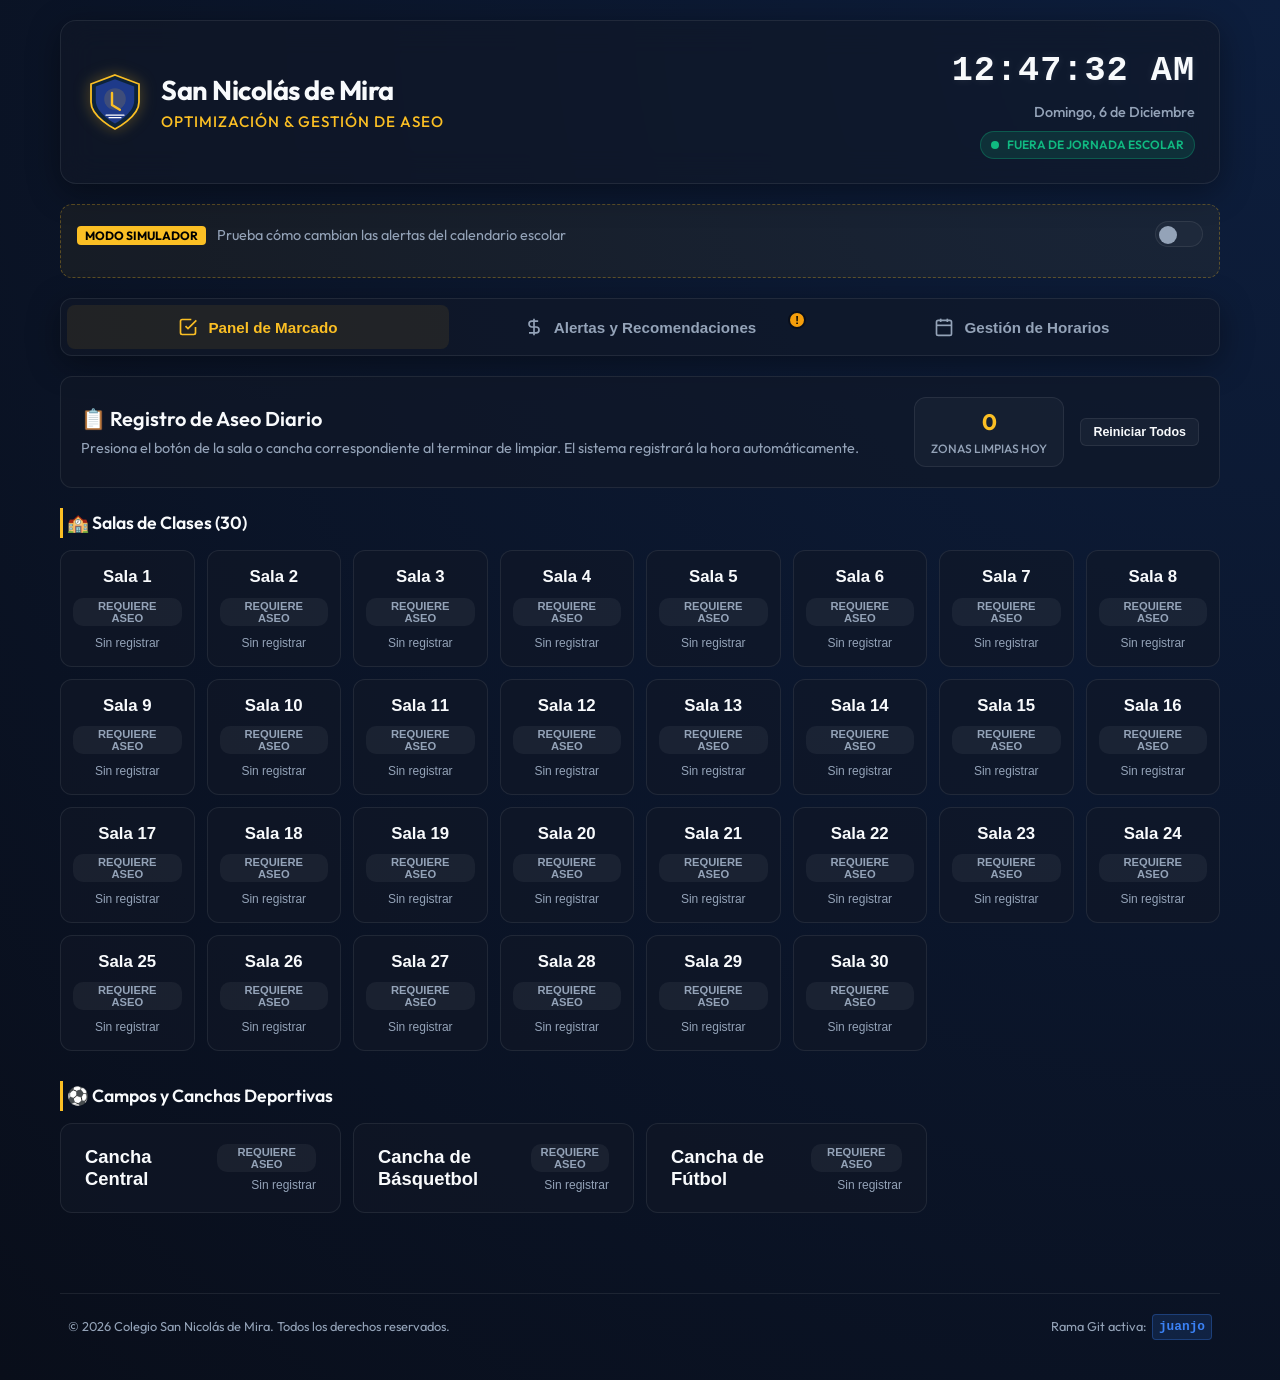
==== index.html @ 0de4794c "feat: MVP de gestión y optimización de aseo de Colegio San Nicolás de Myra" ====
<!DOCTYPE html>
<html lang="es">
<head>
    <meta charset="UTF-8">
    <meta name="viewport" content="width=device-width, initial-scale=1.0">
    <title>Gestión y Optimización de Aseo - Colegio San Nicolás de Mira</title>
    <!-- Google Fonts: Outfit -->
    <link rel="preconnect" href="https://fonts.googleapis.com">
    <link rel="preconnect" href="https://fonts.gstatic.com" crossorigin>
    <link href="https://fonts.googleapis.com/css2?family=Outfit:wght@300;400;500;600;700&display=swap" rel="stylesheet">
    <link rel="stylesheet" href="style.css">
</head>
<body>
    <div class="app-container">
        <!-- HEADER PRINCIPAL -->
        <header class="app-header">
            <div class="header-logo-title">
                <div class="logo-shield">
                    <svg viewBox="0 0 100 100" class="shield-svg">
                        <path d="M50 5 L90 20 L90 50 C90 75 50 95 50 95 C50 95 10 75 10 50 L10 20 Z" fill="#0d233a" stroke="#fbbf24" stroke-width="3"/>
                        <path d="M50 12 L82 24 L82 48 C82 69 50 86 50 86 C50 86 18 69 18 48 L18 24 Z" fill="#1e3a8a"/>
                        <circle cx="50" cy="45" r="18" fill="#fbbf24" opacity="0.15"/>
                        <path d="M45 35 L45 55 L58 63" stroke="#fbbf24" stroke-width="4" stroke-linecap="round" stroke-linejoin="round" fill="none"/>
                        <path d="M35 72 L65 72" stroke="#ffffff" stroke-width="2" stroke-linecap="round"/>
                        <path d="M40 76 L60 76" stroke="#ffffff" stroke-width="2" stroke-linecap="round"/>
                    </svg>
                </div>
                <div class="header-titles">
                    <h1>San Nicolás de Mira</h1>
                    <p class="subtitle">Optimización & Gestión de Aseo</p>
                </div>
            </div>
            
            <div class="header-clock-card">
                <div class="clock-display">
                    <span id="live-time">11:16:24</span>
                    <span id="live-ampm">AM</span>
                </div>
                <div class="clock-date" id="live-date">Jueves, 28 de Mayo</div>
                <div class="status-indicator-pill info" id="global-status-pill">
                    <span class="pulse-dot"></span>
                    <span id="global-status-text">Horario Escolar Activo</span>
                </div>
            </div>
        </header>

        <!-- INDICADOR DE CONFLICTOS GLOBAL -->
        <div class="conflict-alert-banner hidden" id="global-conflict-banner">
            <div class="banner-icon">
                <svg viewBox="0 0 24 24" width="28" height="28" fill="none" stroke="currentColor" stroke-width="2.5">
                    <path d="M10.29 3.86L1.82 18a2 2 0 0 0 1.71 3h16.94a2 2 0 0 0 1.71-3L13.71 3.86a2 2 0 0 0-3.42 0z"/>
                    <line x1="12" y1="9" x2="12" y2="13"/>
                    <line x1="12" y1="17" x2="12.01" y2="17"/>
                </svg>
            </div>
            <div class="banner-content">
                <h4 id="banner-title">⚠️ ¡Conflicto de Aseo Próximo!</h4>
                <p id="banner-message">El recreo general comienza pronto (10:00 hrs). Se recomienda evitar limpiar salas hasta las 10:20 hrs.</p>
            </div>
        </div>

        <!-- SIMULATOR CONTROL BAR -->
        <div class="simulator-bar" id="simulator-container">
            <div class="sim-header">
                <div class="sim-title">
                    <span class="sim-badge">MODO SIMULADOR</span>
                    <span class="sim-desc">Prueba cómo cambian las alertas del calendario escolar</span>
                </div>
                <label class="switch">
                    <input type="checkbox" id="simulator-toggle">
                    <span class="slider round"></span>
                </label>
            </div>
            <div class="sim-controls collapsed" id="sim-controls-wrapper">
                <div class="sim-control-group">
                    <label for="sim-time-slider">Simular Hora Escolar:</label>
                    <div class="slider-val-wrapper">
                        <input type="range" id="sim-time-slider" min="450" max="1020" step="5" value="676" class="time-range-slider">
                        <span class="slider-time-badge" id="sim-time-badge">11:16 AM</span>
                    </div>
                </div>
                <div class="sim-quick-presets">
                    <span class="preset-label">Presets Rápidos:</span>
                    <button class="preset-btn" data-time="08:15">08:15 (Clase)</button>
                    <button class="preset-btn warning" data-time="09:40">09:40 (Pre-Recreo 🚨)</button>
                    <button class="preset-btn success" data-time="10:15">10:15 (Recreo 🍎)</button>
                    <button class="preset-btn" data-time="11:30">11:30 (Clase)</button>
                    <button class="preset-btn warning" data-time="12:45">12:45 (Pre-Almuerzo 🚨)</button>
                    <button class="preset-btn success" data-time="13:30">13:30 (Almuerzo 🍔)</button>
                    <button class="preset-btn" data-time="16:30">16:30 (Salida)</button>
                </div>
            </div>
        </div>

        <!-- BARRA DE NAVEGACIÓN -->
        <nav class="app-nav">
            <button class="nav-tab active" id="tab-btn-marking" data-tab="tab-marking">
                <svg viewBox="0 0 24 24" width="20" height="20" fill="none" stroke="currentColor" stroke-width="2" class="tab-icon">
                    <path d="M9 11l3 3L22 4"/>
                    <path d="M21 12v7a2 2 0 0 1-2 2H5a2 2 0 0 1-2-2V5a2 2 0 0 1 2-2h11"/>
                </svg>
                <span>Panel de Marcado</span>
            </button>
            <button class="nav-tab" id="tab-btn-optimizer" data-tab="tab-optimizer">
                <svg viewBox="0 0 24 24" width="20" height="20" fill="none" stroke="currentColor" stroke-width="2" class="tab-icon">
                    <path d="M12 2v20M17 5H9.5a3.5 3.5 0 0 0 0 7h5a3.5 3.5 0 0 1 0 7H6"/>
                </svg>
                <span>Alertas y Recomendaciones</span>
                <span class="tab-alert-badge hidden" id="optimizer-tab-badge">!</span>
            </button>
            <button class="nav-tab" id="tab-btn-admin" data-tab="tab-admin">
                <svg viewBox="0 0 24 24" width="20" height="20" fill="none" stroke="currentColor" stroke-width="2" class="tab-icon">
                    <rect x="3" y="4" width="18" height="18" rx="2" ry="2"/>
                    <line x1="16" y1="2" x2="16" y2="6"/>
                    <line x1="8" y1="2" x2="8" y2="6"/>
                    <line x1="3" y1="10" x2="21" y2="10"/>
                </svg>
                <span>Gestión de Horarios</span>
            </button>
        </nav>

        <!-- SECCIONES DE CONTENIDO -->
        <main class="app-main">
            
            <!-- SECCIÓN 1: PANEL DE MARCADO (LAS TÍAS DEL ASEO) -->
            <section class="tab-content active" id="tab-marking">
                <div class="section-intro-card">
                    <div class="intro-text">
                        <h3>📋 Registro de Aseo Diario</h3>
                        <p>Presiona el botón de la sala o cancha correspondiente al terminar de limpiar. El sistema registrará la hora automáticamente.</p>
                    </div>
                    <div class="quick-stats">
                        <div class="stat-pill">
                            <span class="stat-num" id="stat-cleaned-count">0</span>
                            <span class="stat-lbl">Zonas Limpias hoy</span>
                        </div>
                        <button class="secondary-btn btn-sm" id="btn-reset-all-aseos">
                            Reiniciar Todos
                        </button>
                    </div>
                </div>

                <!-- GRIDS DE MARCADO -->
                <div class="grid-section">
                    <h4 class="grid-section-title">🏫 Salas de Clases (30)</h4>
                    <div class="marking-grid" id="salas-grid">
                        <!-- Generado dinámicamente en app.js -->
                    </div>
                </div>

                <div class="grid-section">
                    <h4 class="grid-section-title">⚽ Campos y Canchas Deportivas</h4>
                    <div class="marking-grid special-grid" id="canchas-grid">
                        <!-- Generado dinámicamente en app.js -->
                    </div>
                </div>
            </section>

            <!-- SECCIÓN 2: OPTIMIZACIÓN Y RECOMENDACIONES -->
            <section class="tab-content" id="tab-optimizer">
                <div class="optimizer-dashboard">
                    <!-- TARJETA ESTADO ACTUAL -->
                    <div class="glass-card status-summary-card" id="opt-status-summary">
                        <div class="status-summary-header">
                            <div class="block-badge" id="opt-current-block-type">BLOQUE ACTUAL</div>
                            <h2 id="opt-current-block-name">Clase de Lenguaje y Comunicación</h2>
                            <p class="time-range" id="opt-current-block-time">08:30 - 10:00 hrs</p>
                        </div>
                        <div class="optimization-status-graphic" id="opt-status-graphic">
                            <div class="gauge-ring success">
                                <div class="gauge-fill"></div>
                                <span class="gauge-text" id="opt-rating-label">Óptimo</span>
                            </div>
                            <div class="gauge-description">
                                <h3 id="opt-recommendation-title">¡Excelente momento para limpiar!</h3>
                                <p id="opt-recommendation-text">El bloque actual de clases durará 45 minutos más. Limpiar salas en este momento garantiza que se mantendrán limpias hasta el próximo recreo.</p>
                            </div>
                        </div>
                    </div>

                    <!-- RECOMENDACIONES DE CRONOGRAMA -->
                    <div class="glass-card optimizer-timeline-card">
                        <h3>🕒 Recomendaciones del Día Escolar</h3>
                        <p class="timeline-helper-text">Sugerencias basadas en el calendario académico del Colegio para maximizar la duración del aseo.</p>
                        
                        <div class="optimizer-timeline" id="optimizer-timeline-container">
                            <!-- Generado dinámicamente en app.js -->
                        </div>
                    </div>

                    <!-- EXPLICACIÓN LÓGICA -->
                    <div class="glass-card logic-explainer-card">
                        <h3>🧠 ¿Cómo funciona la Optimización?</h3>
                        <div class="logic-steps">
                            <div class="logic-step">
                                <div class="step-num">1</div>
                                <div class="step-detail">
                                    <h4>Monitorea el Calendario Académico</h4>
                                    <p>Cruza el reloj actual con la programación de recreos, almuerzos, eventos especiales y bloques de clases.</p>
                                </div>
                            </div>
                            <div class="logic-step">
                                <div class="step-num">2</div>
                                <div class="step-detail">
                                    <h4>Alerta de Conflictos Críticos</h4>
                                    <p>Si faltan menos de 30 minutos para un recreo o evento masivo, el sistema alerta visualmente para evitar limpiar zonas que se ensuciarán de inmediato.</p>
                                </div>
                            </div>
                            <div class="logic-step">
                                <div class="step-num">3</div>
                                <div class="step-detail">
                                    <h4>Sugiere Ventanas Inteligentes</h4>
                                    <p>Propone postergar el aseo a ventanas ideales (por ejemplo, justo al iniciar un bloque de clases largo o inmediatamente después de finalizar un recreo).</p>
                                </div>
                            </div>
                        </div>
                    </div>
                </div>
            </section>

            <!-- SECCIÓN 3: ADMINISTRACIÓN DEL CALENDARIO -->
            <section class="tab-content" id="tab-admin">
                <div class="admin-grid">
                    
                    <!-- EDITAR CALENDARIO VISUAL -->
                    <div class="glass-card admin-editor-card">
                        <div class="card-header-actions">
                            <h3>📅 Calendario Académico Diario</h3>
                            <div class="header-buttons">
                                <button class="secondary-btn btn-sm" id="btn-restore-default-calendar">Restaurar Original</button>
                                <button class="primary-btn btn-sm" id="btn-add-block-modal">Añadir Bloque</button>
                            </div>
                        </div>
                        <p class="card-desc">Modifica los bloques de clases, recreos y eventos del colegio. El motor de alertas se actualizará en tiempo real.</p>
                        
                        <div class="calendar-blocks-table-wrapper">
                            <table class="calendar-blocks-table">
                                <thead>
                                    <tr>
                                        <th>Tipo</th>
                                        <th>Nombre del Bloque</th>
                                        <th>Inicio</th>
                                        <th>Fin</th>
                                        <th style="width: 80px;">Acción</th>
                                    </tr>
                                </thead>
                                <tbody id="calendar-blocks-tbody">
                                    <!-- Generado dinámicamente en app.js -->
                                </tbody>
                            </table>
                        </div>
                    </div>

                    <!-- SUBIDA Y EXPORTACIÓN JSON -->
                    <div class="glass-card admin-upload-card">
                        <h3>📤 Importar / Exportar Horarios</h3>
                        <p class="card-desc">Carga la programación oficial del colegio mediante un archivo JSON o descarga la configuración actual.</p>
                        
                        <div class="upload-zone" id="json-drop-zone">
                            <svg viewBox="0 0 24 24" width="40" height="40" fill="none" stroke="currentColor" stroke-width="2" class="upload-icon">
                                <path d="M21 15v4a2 2 0 0 1-2 2H5a2 2 0 0 1-2-2v-4"/>
                                <polyline points="17 8 12 3 7 8"/>
                                <line x1="12" y1="3" x2="12" y2="15"/>
                            </svg>
                            <p class="upload-main-text">Arrastra un archivo JSON aquí o <span>selecciona desde tu equipo</span></p>
                            <p class="upload-sub-text">Formatos válidos: JSON estructurado de bloques académicos.</p>
                            <input type="file" id="json-file-input" accept=".json" class="hidden-input">
                        </div>

                        <div class="action-row">
                            <button class="secondary-btn full-width" id="btn-download-calendar">
                                <svg viewBox="0 0 24 24" width="16" height="16" fill="none" stroke="currentColor" stroke-width="2">
                                    <path d="M21 15v4a2 2 0 0 1-2 2H5a2 2 0 0 1-2-2v-4"/>
                                    <polyline points="7 10 12 15 17 10"/>
                                    <line x1="12" y1="15" x2="12" y2="3"/>
                                </svg>
                                Descargar Configuración Actual
                            </button>
                        </div>
                        
                        <div class="json-preview-container">
                            <h4>Vista Previa del Formato JSON:</h4>
                            <pre class="json-preview"><code>[
  {
    "name": "Entrada y Aseo Matinal",
    "type": "clase",
    "start": "08:00",
    "end": "08:30"
  },
  {
    "name": "Recreo General",
    "type": "recreo",
    "start": "10:00",
    "end": "10:30"
  }
]</code></pre>
                        </div>
                    </div>
                </div>
            </section>

        </main>
        
        <!-- FOOTER -->
        <footer class="app-footer">
            <p>© 2026 Colegio San Nicolás de Mira. Todos los derechos reservados.</p>
            <p class="footer-branch">Rama Git activa: <code class="git-badge">juanjo</code></p>
        </footer>
    </div>

    <!-- MODAL AÑADIR/EDITAR BLOQUE -->
    <div class="modal-overlay hidden" id="block-modal">
        <div class="glass-card modal-card">
            <h3 id="modal-title">Añadir Bloque Académico</h3>
            <form id="block-form">
                <input type="hidden" id="edit-block-index" value="">
                
                <div class="form-group">
                    <label for="block-name">Nombre del Bloque</label>
                    <input type="text" id="block-name" placeholder="Ej: Primer Recreo, Matemáticas, etc." required>
                </div>
                
                <div class="form-group">
                    <label for="block-type">Tipo de Bloque</label>
                    <select id="block-type" required>
                        <option value="clase">Clase / Bloque Regular</option>
                        <option value="recreo">Recreo / Receso</option>
                        <option value="evento">Evento Especial / Masivo</option>
                    </select>
                </div>
                
                <div class="form-row">
                    <div class="form-group">
                        <label for="block-start">Hora de Inicio</label>
                        <input type="time" id="block-start" required>
                    </div>
                    <div class="form-group">
                        <label for="block-end">Hora de Término</label>
                        <input type="time" id="block-end" required>
                    </div>
                </div>
                
                <div class="modal-actions">
                    <button type="button" class="secondary-btn" id="btn-cancel-modal">Cancelar</button>
                    <button type="submit" class="primary-btn" id="btn-save-block">Guardar Bloque</button>
                </div>
            </form>
        </div>
    </div>

    <!-- TOAST NOTIFICATIONS CONTAINER -->
    <div class="toast-container" id="toast-container"></div>

    <script src="app.js"></script>
</body>
</html>
---- style.css ----
/* ==========================================================================
   CSS CENTRAL DE DISEÑO - COLEGIO SAN NICOLÁS DE MIRA
   Optimizado para dispositivos móviles, tablets y paneles de control
   ========================================================================== */

/* VARIABLES DEL SISTEMA DE DISEÑO */
:root {
    --font-primary: 'Outfit', -apple-system, BlinkMacSystemFont, "Segoe UI", Roboto, sans-serif;
    
    /* Paleta Institucional San Nicolás */
    --color-bg: #090e1a;
    --color-bg-gradient: radial-gradient(circle at top right, #0d1e3d 0%, #090e1a 100%);
    --color-navy-deep: #0b1a30;
    --color-gold: #fbbf24;
    --color-gold-hover: #d97706;
    
    /* Colores Semánticos */
    --color-success: #10b981;
    --color-success-bg: rgba(16, 185, 129, 0.15);
    --color-success-border: rgba(16, 185, 129, 0.3);
    
    --color-warning: #f59e0b;
    --color-warning-bg: rgba(245, 158, 11, 0.15);
    --color-warning-border: rgba(245, 158, 11, 0.3);
    
    --color-danger: #ef4444;
    --color-danger-bg: rgba(239, 68, 68, 0.15);
    --color-danger-border: rgba(239, 68, 68, 0.3);
    
    --color-info: #3b82f6;
    --color-info-bg: rgba(59, 130, 246, 0.15);
    --color-info-border: rgba(59, 130, 246, 0.3);

    /* Tonos Neutros */
    --color-text-white: #f8fafc;
    --color-text-muted: #94a3b8;
    --color-border-glass: rgba(255, 255, 255, 0.08);
    --color-card-glass: rgba(17, 24, 39, 0.6);
    --color-card-glass-hover: rgba(30, 41, 59, 0.7);

    /* Sombras y Efectos */
    --shadow-premium: 0 8px 32px 0 rgba(0, 0, 0, 0.37);
    --shadow-glow-gold: 0 0 15px rgba(251, 191, 36, 0.2);
    --shadow-glow-success: 0 0 15px rgba(16, 185, 129, 0.25);
    --shadow-glow-warning: 0 0 15px rgba(245, 158, 11, 0.25);
    --shadow-glow-danger: 0 0 15px rgba(239, 68, 68, 0.25);
    
    /* Bordes y Transiciones */
    --radius-lg: 16px;
    --radius-md: 12px;
    --radius-sm: 8px;
    --transition-smooth: all 0.3s cubic-bezier(0.4, 0, 0.2, 1);
}

/* RESET GENERAL Y ESTILOS BASE */
* {
    margin: 0;
    padding: 0;
    box-sizing: border-box;
}

body {
    font-family: var(--font-primary);
    background: var(--color-bg);
    background-image: var(--color-bg-gradient);
    color: var(--color-text-white);
    min-height: 100vh;
    overflow-x: hidden;
    line-height: 1.5;
    -webkit-font-smoothing: antialiased;
}

/* CONTENEDOR DE LA APLICACIÓN */
.app-container {
    max-width: 1200px;
    margin: 0 auto;
    padding: 20px;
    display: flex;
    flex-direction: column;
    gap: 20px;
    min-height: 100vh;
}

/* HEADER */
.app-header {
    display: flex;
    justify-content: space-between;
    align-items: center;
    padding: 24px;
    background: var(--color-card-glass);
    border: 1px solid var(--color-border-glass);
    backdrop-filter: blur(16px);
    -webkit-backdrop-filter: blur(16px);
    border-radius: var(--radius-lg);
    box-shadow: var(--shadow-premium);
}

.header-logo-title {
    display: flex;
    align-items: center;
    gap: 16px;
}

.logo-shield {
    width: 60px;
    height: 60px;
    filter: drop-shadow(0 0 8px rgba(251, 191, 36, 0.3));
}

.shield-svg {
    width: 100%;
    height: 100%;
}

.header-titles h1 {
    font-size: 1.7rem;
    font-weight: 700;
    letter-spacing: -0.5px;
    color: var(--color-text-white);
}

.header-titles .subtitle {
    font-size: 0.95rem;
    color: var(--color-gold);
    font-weight: 500;
    text-transform: uppercase;
    letter-spacing: 1px;
}

.header-clock-card {
    text-align: right;
    display: flex;
    flex-direction: column;
    align-items: flex-end;
    gap: 4px;
}

.clock-display {
    font-size: 2.2rem;
    font-weight: 700;
    font-family: monospace;
    letter-spacing: 1px;
    color: var(--color-text-white);
    text-shadow: 0 0 10px rgba(255, 255, 255, 0.1);
}

.clock-display span {
    font-size: 2.2rem;
}

.clock-date {
    font-size: 0.9rem;
    color: var(--color-text-muted);
    font-weight: 500;
}

/* PILDORAS DE ESTADO */
.status-indicator-pill {
    display: flex;
    align-items: center;
    gap: 8px;
    padding: 4px 10px;
    border-radius: 20px;
    font-size: 0.75rem;
    font-weight: 600;
    text-transform: uppercase;
    border: 1px solid transparent;
    width: fit-content;
    margin-top: 4px;
}

.status-indicator-pill.info {
    background: var(--color-info-bg);
    color: var(--color-info);
    border-color: var(--color-info-border);
}

.status-indicator-pill.warning {
    background: var(--color-warning-bg);
    color: var(--color-warning);
    border-color: var(--color-warning-border);
}

.status-indicator-pill.danger {
    background: var(--color-danger-bg);
    color: var(--color-danger);
    border-color: var(--color-danger-border);
}

.status-indicator-pill.success {
    background: var(--color-success-bg);
    color: var(--color-success);
    border-color: var(--color-success-border);
}

.pulse-dot {
    width: 8px;
    height: 8px;
    border-radius: 50%;
    background-color: currentColor;
    animation: pulse 1.5s infinite;
}

@keyframes pulse {
    0% { transform: scale(0.9); opacity: 0.6; }
    50% { transform: scale(1.2); opacity: 1; }
    100% { transform: scale(0.9); opacity: 0.6; }
}

/* BANNER GLOBAL DE ALERTA DE CONFLICTOS */
.conflict-alert-banner {
    display: flex;
    align-items: center;
    gap: 16px;
    padding: 16px 20px;
    background: var(--color-warning-bg);
    border: 1px solid var(--color-warning-border);
    border-radius: var(--radius-md);
    color: #fff;
    box-shadow: var(--shadow-glow-warning);
    animation: slideDown 0.4s ease-out;
}

.conflict-alert-banner.danger {
    background: var(--color-danger-bg);
    border-color: var(--color-danger-border);
    box-shadow: var(--shadow-glow-danger);
}

.conflict-alert-banner.hidden {
    display: none;
}

.banner-icon {
    flex-shrink: 0;
    color: var(--color-warning);
}

.conflict-alert-banner.danger .banner-icon {
    color: var(--color-danger);
}

.banner-content h4 {
    font-size: 1.05rem;
    font-weight: 600;
    margin-bottom: 2px;
}

.banner-content p {
    font-size: 0.9rem;
    color: #e2e8f0;
}

@keyframes slideDown {
    from { transform: translateY(-20px); opacity: 0; }
    to { transform: translateY(0); opacity: 1; }
}

/* BARRA DEL SIMULADOR */
.simulator-bar {
    background: rgba(251, 191, 36, 0.05);
    border: 1px dashed rgba(251, 191, 36, 0.3);
    border-radius: var(--radius-md);
    padding: 16px;
    display: flex;
    flex-direction: column;
    gap: 14px;
}

.sim-header {
    display: flex;
    justify-content: space-between;
    align-items: center;
}

.sim-badge {
    background: var(--color-gold);
    color: #000;
    padding: 2px 8px;
    font-size: 0.75rem;
    font-weight: 700;
    border-radius: 4px;
    margin-right: 8px;
}

.sim-desc {
    font-size: 0.9rem;
    color: var(--color-text-muted);
}

.sim-controls {
    display: grid;
    grid-template-columns: 1fr;
    gap: 16px;
    overflow: hidden;
    transition: max-height 0.4s ease, opacity 0.3s ease;
}

.sim-controls.collapsed {
    max-height: 0;
    opacity: 0;
    pointer-events: none;
    padding: 0;
    margin: 0;
}

.sim-control-group {
    display: flex;
    flex-direction: column;
    gap: 8px;
}

.sim-control-group label {
    font-size: 0.9rem;
    color: var(--color-text-white);
    font-weight: 500;
}

.slider-val-wrapper {
    display: flex;
    align-items: center;
    gap: 16px;
}

.time-range-slider {
    flex-grow: 1;
    -webkit-appearance: none;
    appearance: none;
    height: 8px;
    border-radius: 4px;
    background: #1e293b;
    outline: none;
    cursor: pointer;
}

.time-range-slider::-webkit-slider-thumb {
    -webkit-appearance: none;
    appearance: none;
    width: 22px;
    height: 22px;
    border-radius: 50%;
    background: var(--color-gold);
    cursor: pointer;
    box-shadow: 0 0 10px rgba(251, 191, 36, 0.5);
    transition: transform 0.1s ease;
}

.time-range-slider::-webkit-slider-thumb:hover {
    transform: scale(1.15);
}

.slider-time-badge {
    background: var(--color-gold-hover);
    color: white;
    padding: 4px 10px;
    font-size: 0.95rem;
    font-weight: 600;
    border-radius: 6px;
    min-width: 85px;
    text-align: center;
}

.sim-quick-presets {
    display: flex;
    flex-wrap: wrap;
    align-items: center;
    gap: 8px;
}

.preset-label {
    font-size: 0.85rem;
    color: var(--color-text-muted);
    font-weight: 500;
}

.preset-btn {
    background: #1e293b;
    border: 1px solid var(--color-border-glass);
    color: var(--color-text-white);
    padding: 4px 8px;
    border-radius: 6px;
    font-size: 0.8rem;
    font-weight: 500;
    cursor: pointer;
    transition: var(--transition-smooth);
}

.preset-btn:hover {
    background: #2d3748;
    border-color: rgba(255, 255, 255, 0.2);
}

.preset-btn.warning:hover {
    border-color: var(--color-warning);
    color: var(--color-warning);
}

.preset-btn.success:hover {
    border-color: var(--color-success);
    color: var(--color-success);
}

/* SWITCH TOGGLE */
.switch {
    position: relative;
    display: inline-block;
    width: 48px;
    height: 26px;
}

.switch input {
    opacity: 0;
    width: 0;
    height: 0;
}

.slider {
    position: absolute;
    cursor: pointer;
    top: 0;
    left: 0;
    right: 0;
    bottom: 0;
    background-color: #1e293b;
    border: 1.5px solid var(--color-border-glass);
    transition: .3s;
}

.slider:before {
    position: absolute;
    content: "";
    height: 18px;
    width: 18px;
    left: 3px;
    bottom: 2.5px;
    background-color: var(--color-text-muted);
    transition: .3s;
}

input:checked + .slider {
    background-color: rgba(251, 191, 36, 0.2);
    border-color: var(--color-gold);
}

input:checked + .slider:before {
    transform: translateX(22px);
    background-color: var(--color-gold);
}

.slider.round {
    border-radius: 34px;
}

.slider.round:before {
    border-radius: 50%;
}

/* BARRA DE NAVEGACIÓN */
.app-nav {
    display: grid;
    grid-template-columns: repeat(3, 1fr);
    background: var(--color-card-glass);
    border: 1px solid var(--color-border-glass);
    border-radius: var(--radius-md);
    padding: 6px;
    box-shadow: var(--shadow-premium);
}

.nav-tab {
    display: flex;
    align-items: center;
    justify-content: center;
    gap: 10px;
    background: transparent;
    border: none;
    color: var(--color-text-muted);
    padding: 12px 16px;
    font-size: 0.95rem;
    font-weight: 600;
    border-radius: var(--radius-sm);
    cursor: pointer;
    transition: var(--transition-smooth);
    position: relative;
}

.nav-tab:hover {
    color: var(--color-text-white);
    background: rgba(255, 255, 255, 0.03);
}

.nav-tab.active {
    color: var(--color-gold);
    background: rgba(251, 191, 36, 0.08);
}

.tab-icon {
    transition: transform 0.2s ease;
}

.nav-tab:active .tab-icon {
    transform: scale(0.9);
}

.tab-alert-badge {
    position: absolute;
    top: 6px;
    right: 25px;
    background: var(--color-warning);
    color: #000;
    width: 18px;
    height: 18px;
    border-radius: 50%;
    display: flex;
    align-items: center;
    justify-content: center;
    font-size: 0.7rem;
    font-weight: 800;
    border: 2px solid var(--color-bg);
}

/* SECCIONES Y TABS */
.tab-content {
    display: none;
    animation: fadeIn 0.35s cubic-bezier(0.4, 0, 0.2, 1);
}

.tab-content.active {
    display: block;
}

@keyframes fadeIn {
    from { opacity: 0; transform: translateY(8px); }
    to { opacity: 1; transform: translateY(0); }
}

/* GLASS CARDS GENERALES */
.glass-card {
    background: var(--color-card-glass);
    border: 1px solid var(--color-border-glass);
    border-radius: var(--radius-md);
    padding: 24px;
    backdrop-filter: blur(12px);
    -webkit-backdrop-filter: blur(12px);
    box-shadow: var(--shadow-premium);
    transition: var(--transition-smooth);
}

/* SECCION INTRO DE MARCADO */
.section-intro-card {
    background: var(--color-card-glass);
    border: 1px solid var(--color-border-glass);
    border-radius: var(--radius-md);
    padding: 20px;
    margin-bottom: 20px;
    display: flex;
    justify-content: space-between;
    align-items: center;
    gap: 20px;
}

.intro-text h3 {
    font-size: 1.25rem;
    margin-bottom: 4px;
    font-weight: 600;
}

.intro-text p {
    font-size: 0.9rem;
    color: var(--color-text-muted);
}

.quick-stats {
    display: flex;
    align-items: center;
    gap: 16px;
}

.stat-pill {
    background: rgba(255, 255, 255, 0.03);
    border: 1px solid var(--color-border-glass);
    border-radius: 12px;
    padding: 8px 16px;
    display: flex;
    flex-direction: column;
    align-items: center;
}

.stat-num {
    font-size: 1.4rem;
    font-weight: 700;
    color: var(--color-gold);
}

.stat-lbl {
    font-size: 0.75rem;
    color: var(--color-text-muted);
    font-weight: 500;
    text-transform: uppercase;
}

/* CONTENEDOR DE GRIDS */
.grid-section {
    margin-bottom: 30px;
}

.grid-section-title {
    font-size: 1.1rem;
    font-weight: 600;
    color: var(--color-text-white);
    margin-bottom: 12px;
    padding-left: 4px;
    border-left: 3px solid var(--color-gold);
    padding-top: 2px;
    padding-bottom: 2px;
}

.marking-grid {
    display: grid;
    grid-template-columns: repeat(auto-fill, minmax(130px, 1fr));
    gap: 12px;
}

/* CANCHAS: BOTONES MÁS GRANDES */
.marking-grid.special-grid {
    grid-template-columns: repeat(auto-fill, minmax(280px, 1fr));
}

/* BOTÓN DE CASILLA INDIVIDUAL (TIPO GRID) */
.zone-btn {
    background: var(--color-card-glass);
    border: 1.5px solid var(--color-border-glass);
    border-radius: var(--radius-md);
    padding: 16px 12px;
    display: flex;
    flex-direction: column;
    align-items: center;
    justify-content: center;
    gap: 10px;
    cursor: pointer;
    min-height: 100px;
    position: relative;
    overflow: hidden;
    transition: var(--transition-smooth);
    user-select: none;
    -webkit-user-select: none;
    touch-action: manipulation;
}

.zone-btn:hover {
    background: var(--color-card-glass-hover);
    border-color: rgba(255, 255, 255, 0.15);
    transform: translateY(-2px);
}

/* EFECTO DE PULSACIÓN EN MÓVIL */
.zone-btn:active {
    transform: scale(0.95);
    background: rgba(255, 255, 255, 0.05);
}

.zone-name {
    font-size: 1.05rem;
    font-weight: 600;
    color: var(--color-text-white);
    text-align: center;
    line-height: 1.2;
}

.zone-status-pill {
    padding: 2px 8px;
    border-radius: 10px;
    font-size: 0.7rem;
    font-weight: 700;
    text-transform: uppercase;
    background: rgba(255, 255, 255, 0.05);
    color: var(--color-text-muted);
}

.zone-time {
    font-size: 0.75rem;
    color: var(--color-text-muted);
    font-weight: 500;
    text-align: center;
}

/* ESTADOS DE LOS BOTONES */
/* Estado: RECIÉN LIMPIADO (VERDE) */
.zone-btn.clean {
    border-color: var(--color-success);
    background: radial-gradient(circle at top right, rgba(16, 185, 129, 0.1) 0%, rgba(9, 14, 26, 0.4) 100%);
    box-shadow: 0 4px 15px rgba(16, 185, 129, 0.1);
}

.zone-btn.clean:hover {
    box-shadow: var(--shadow-glow-success);
}

.zone-btn.clean .zone-status-pill {
    background: var(--color-success-bg);
    color: var(--color-success);
}

/* Estado: SE REQUIERE ATENCIÓN (NARANJA - EJ: LIMPIADO HACE MÁS DE 4 HORAS) */
.zone-btn.dirty {
    border-color: rgba(245, 158, 11, 0.35);
}

.zone-btn.dirty .zone-status-pill {
    background: var(--color-warning-bg);
    color: var(--color-warning);
}

/* Estado: ADVERTENCIA ACTIVA (COLLISION CON EL CALENDARIO) */
.zone-btn.warn-collision {
    border-color: var(--color-warning);
    background: radial-gradient(circle at top right, rgba(245, 158, 11, 0.12) 0%, rgba(9, 14, 26, 0.4) 100%);
    box-shadow: 0 4px 15px rgba(245, 158, 11, 0.1);
}

.zone-btn.warn-collision::before {
    content: "⚠️";
    position: absolute;
    top: 6px;
    right: 8px;
    font-size: 0.95rem;
}

/* Módulo especial Canchas: Mayor espacio y alineación flex */
.special-grid .zone-btn {
    flex-direction: row;
    justify-content: space-between;
    padding: 20px 24px;
    min-height: 80px;
}

.special-grid .zone-btn .zone-details {
    display: flex;
    flex-direction: column;
    align-items: flex-start;
    gap: 4px;
}

.special-grid .zone-btn .zone-time-status {
    display: flex;
    flex-direction: column;
    align-items: flex-end;
    gap: 6px;
}

.special-grid .zone-btn .zone-name {
    text-align: left;
    font-size: 1.15rem;
}

/* SECCION OPTIMIZADOR */
.optimizer-dashboard {
    display: flex;
    flex-direction: column;
    gap: 20px;
}

.status-summary-card {
    position: relative;
    overflow: hidden;
}

/* Degradado de fondo para la tarjeta de resumen según estado */
.status-summary-card.success {
    background: radial-gradient(circle at top right, rgba(16, 185, 129, 0.12) 0%, var(--color-card-glass) 80%);
    border-color: var(--color-success-border);
}

.status-summary-card.warning {
    background: radial-gradient(circle at top right, rgba(245, 158, 11, 0.12) 0%, var(--color-card-glass) 80%);
    border-color: var(--color-warning-border);
}

.status-summary-card.danger {
    background: radial-gradient(circle at top right, rgba(239, 68, 68, 0.12) 0%, var(--color-card-glass) 80%);
    border-color: var(--color-danger-border);
}

.status-summary-header {
    margin-bottom: 20px;
    border-bottom: 1px solid var(--color-border-glass);
    padding-bottom: 16px;
}

.block-badge {
    background: rgba(255, 255, 255, 0.05);
    color: var(--color-text-muted);
    padding: 3px 8px;
    border-radius: 4px;
    font-size: 0.7rem;
    font-weight: 700;
    text-transform: uppercase;
    width: fit-content;
    margin-bottom: 6px;
}

.status-summary-card.success .block-badge {
    background: var(--color-success-bg);
    color: var(--color-success);
}

.status-summary-card.warning .block-badge {
    background: var(--color-warning-bg);
    color: var(--color-warning);
}

.status-summary-card.danger .block-badge {
    background: var(--color-danger-bg);
    color: var(--color-danger);
}

.status-summary-header h2 {
    font-size: 1.6rem;
    font-weight: 700;
    margin-bottom: 4px;
}

.time-range {
    font-size: 0.95rem;
    color: var(--color-text-muted);
    font-weight: 500;
}

/* Gráfico de optimización */
.optimization-status-graphic {
    display: flex;
    align-items: center;
    gap: 24px;
}

.gauge-ring {
    width: 90px;
    height: 90px;
    border-radius: 50%;
    background: conic-gradient(currentColor 0deg 360deg);
    display: flex;
    align-items: center;
    justify-content: center;
    position: relative;
    flex-shrink: 0;
}

.gauge-ring.success { color: var(--color-success); box-shadow: var(--shadow-glow-success); }
.gauge-ring.warning { color: var(--color-warning); box-shadow: var(--shadow-glow-warning); }
.gauge-ring.danger { color: var(--color-danger); box-shadow: var(--shadow-glow-danger); }

.gauge-fill {
    width: 78px;
    height: 78px;
    border-radius: 50%;
    background: var(--color-bg);
    position: absolute;
    z-index: 1;
}

.gauge-text {
    position: absolute;
    z-index: 2;
    font-size: 0.95rem;
    font-weight: 700;
    text-transform: uppercase;
    color: var(--color-text-white);
}

.gauge-description h3 {
    font-size: 1.15rem;
    margin-bottom: 6px;
    font-weight: 600;
}

.gauge-description p {
    font-size: 0.9rem;
    color: var(--color-text-muted);
}

/* CRONOGRAMA DE RECOMENDACIONES (TIMELINE) */
.timeline-helper-text {
    font-size: 0.85rem;
    color: var(--color-text-muted);
    margin-top: 4px;
    margin-bottom: 24px;
}

.optimizer-timeline {
    position: relative;
    padding-left: 20px;
}

.optimizer-timeline::before {
    content: "";
    position: absolute;
    top: 5px;
    bottom: 5px;
    left: 5px;
    width: 2px;
    background: var(--color-border-glass);
}

.timeline-item {
    position: relative;
    padding-bottom: 20px;
}

.timeline-item:last-child {
    padding-bottom: 0;
}

.timeline-dot {
    position: absolute;
    left: -19px;
    top: 5px;
    width: 10px;
    height: 10px;
    border-radius: 50%;
    background: var(--color-border-glass);
    border: 2px solid var(--color-bg);
}

.timeline-item.success .timeline-dot { background: var(--color-success); box-shadow: var(--shadow-glow-success); }
.timeline-item.warning .timeline-dot { background: var(--color-warning); box-shadow: var(--shadow-glow-warning); }
.timeline-item.danger .timeline-dot { background: var(--color-danger); box-shadow: var(--shadow-glow-danger); }
.timeline-item.info .timeline-dot { background: var(--color-info); }

.timeline-item.current::before {
    content: "◀ ACTUAL";
    position: absolute;
    left: -120px;
    top: 3px;
    background: var(--color-gold);
    color: #000;
    padding: 1px 6px;
    font-size: 0.65rem;
    font-weight: 700;
    border-radius: 4px;
    text-align: right;
    width: 75px;
}

.timeline-content {
    background: rgba(255, 255, 255, 0.02);
    border: 1px solid var(--color-border-glass);
    padding: 12px 16px;
    border-radius: var(--radius-sm);
    display: flex;
    justify-content: space-between;
    align-items: center;
    gap: 16px;
}

.timeline-content-left h4 {
    font-size: 0.95rem;
    font-weight: 600;
    margin-bottom: 2px;
}

.timeline-content-left p {
    font-size: 0.8rem;
    color: var(--color-text-muted);
}

.timeline-badge {
    padding: 2px 8px;
    border-radius: 4px;
    font-size: 0.7rem;
    font-weight: 700;
    text-transform: uppercase;
}

.timeline-item.success .timeline-badge { background: var(--color-success-bg); color: var(--color-success); }
.timeline-item.warning .timeline-badge { background: var(--color-warning-bg); color: var(--color-warning); }
.timeline-item.danger .timeline-badge { background: var(--color-danger-bg); color: var(--color-danger); }
.timeline-item.info .timeline-badge { background: var(--color-info-bg); color: var(--color-info); }

/* EXPLICACIÓN LÓGICA PASOS */
.logic-steps {
    display: grid;
    grid-template-columns: repeat(3, 1fr);
    gap: 20px;
    margin-top: 16px;
}

.logic-step {
    display: flex;
    gap: 12px;
}

.step-num {
    background: rgba(251, 191, 36, 0.1);
    color: var(--color-gold);
    width: 32px;
    height: 32px;
    border-radius: 50%;
    display: flex;
    align-items: center;
    justify-content: center;
    font-weight: 700;
    font-size: 1rem;
    flex-shrink: 0;
    border: 1px solid rgba(251, 191, 36, 0.2);
}

.step-detail h4 {
    font-size: 0.95rem;
    font-weight: 600;
    margin-bottom: 4px;
}

.step-detail p {
    font-size: 0.8rem;
    color: var(--color-text-muted);
}

/* SECCION ADMINISTRADOR */
.admin-grid {
    display: grid;
    grid-template-columns: 1.7fr 1.3fr;
    gap: 20px;
}

.card-header-actions {
    display: flex;
    justify-content: space-between;
    align-items: center;
    margin-bottom: 4px;
    gap: 16px;
}

.card-desc {
    font-size: 0.85rem;
    color: var(--color-text-muted);
    margin-bottom: 20px;
}

.header-buttons {
    display: flex;
    gap: 8px;
}

/* TABLA DE BLOQUES CALENDARIO */
.calendar-blocks-table-wrapper {
    overflow-x: auto;
    border: 1px solid var(--color-border-glass);
    border-radius: var(--radius-sm);
    background: rgba(0, 0, 0, 0.1);
}

.calendar-blocks-table {
    width: 100%;
    border-collapse: collapse;
    text-align: left;
    font-size: 0.9rem;
}

.calendar-blocks-table th, 
.calendar-blocks-table td {
    padding: 12px 16px;
    border-bottom: 1px solid var(--color-border-glass);
}

.calendar-blocks-table th {
    background: rgba(255, 255, 255, 0.02);
    font-weight: 600;
    color: var(--color-text-white);
}

.calendar-blocks-table tr:last-child td {
    border-bottom: none;
}

.calendar-blocks-table tbody tr:hover {
    background: rgba(255, 255, 255, 0.01);
}

.table-badge {
    padding: 2px 6px;
    border-radius: 4px;
    font-size: 0.7rem;
    font-weight: 700;
    text-transform: uppercase;
}

.table-badge.clase { background: var(--color-info-bg); color: var(--color-info); }
.table-badge.recreo { background: var(--color-success-bg); color: var(--color-success); }
.table-badge.evento { background: var(--color-warning-bg); color: var(--color-warning); }

.table-time {
    font-family: monospace;
    font-weight: 600;
}

.table-actions {
    display: flex;
    gap: 4px;
}

/* SUBIDA DE ARCHIVOS (DROP ZONE) */
.upload-zone {
    border: 2px dashed var(--color-border-glass);
    border-radius: var(--radius-sm);
    padding: 30px 20px;
    text-align: center;
    cursor: pointer;
    transition: var(--transition-smooth);
    display: flex;
    flex-direction: column;
    align-items: center;
    gap: 12px;
    background: rgba(0, 0, 0, 0.05);
    margin-bottom: 16px;
}

.upload-zone:hover, .upload-zone.dragover {
    border-color: var(--color-gold);
    background: rgba(251, 191, 36, 0.02);
}

.upload-icon {
    color: var(--color-text-muted);
    transition: transform 0.2s ease;
}

.upload-zone:hover .upload-icon {
    transform: translateY(-4px);
    color: var(--color-gold);
}

.upload-main-text {
    font-size: 0.9rem;
    font-weight: 500;
}

.upload-main-text span {
    color: var(--color-gold);
    text-decoration: underline;
}

.upload-sub-text {
    font-size: 0.75rem;
    color: var(--color-text-muted);
}

.hidden-input {
    display: none;
}

.action-row {
    margin-bottom: 20px;
}

.json-preview-container h4 {
    font-size: 0.85rem;
    color: var(--color-text-white);
    margin-bottom: 6px;
    font-weight: 600;
}

.json-preview {
    background: #060913;
    border: 1px solid var(--color-border-glass);
    border-radius: var(--radius-sm);
    padding: 12px;
    font-size: 0.75rem;
    font-family: monospace;
    color: #a7f3d0;
    max-height: 180px;
    overflow-y: auto;
}

/* BOTONES GENERALES */
.primary-btn, .secondary-btn, .danger-btn {
    border-radius: var(--radius-sm);
    font-weight: 600;
    font-size: 0.9rem;
    cursor: pointer;
    transition: var(--transition-smooth);
    display: inline-flex;
    align-items: center;
    justify-content: center;
    gap: 8px;
    border: 1px solid transparent;
    padding: 10px 18px;
}

.primary-btn {
    background: var(--color-gold);
    color: #000;
}

.primary-btn:hover {
    background: var(--color-gold-hover);
    box-shadow: var(--shadow-glow-gold);
}

.primary-btn:active {
    transform: scale(0.97);
}

.secondary-btn {
    background: rgba(255, 255, 255, 0.04);
    border-color: var(--color-border-glass);
    color: var(--color-text-white);
}

.secondary-btn:hover {
    background: rgba(255, 255, 255, 0.08);
    border-color: rgba(255, 255, 255, 0.2);
}

.danger-btn {
    background: var(--color-danger-bg);
    border-color: var(--color-danger-border);
    color: #fca5a5;
}

.danger-btn:hover {
    background: rgba(239, 68, 68, 0.25);
    box-shadow: var(--shadow-glow-danger);
}

.btn-sm {
    padding: 6px 12px;
    font-size: 0.78rem;
    border-radius: 6px;
}

.full-width {
    width: 100%;
}

/* MODALES */
.modal-overlay {
    position: fixed;
    top: 0;
    left: 0;
    right: 0;
    bottom: 0;
    background: rgba(0, 0, 0, 0.6);
    backdrop-filter: blur(8px);
    -webkit-backdrop-filter: blur(8px);
    z-index: 1000;
    display: flex;
    align-items: center;
    justify-content: center;
    padding: 20px;
    animation: fadeInModal 0.25s ease-out;
}

.modal-overlay.hidden {
    display: none !important;
}

.modal-card {
    width: 100%;
    max-width: 480px;
    border-radius: var(--radius-lg);
    background: var(--color-navy-deep);
    border: 1px solid rgba(255, 255, 255, 0.12);
}

.modal-card h3 {
    font-size: 1.3rem;
    font-weight: 700;
    margin-bottom: 18px;
    border-bottom: 1px solid var(--color-border-glass);
    padding-bottom: 12px;
}

@keyframes fadeInModal {
    from { opacity: 0; }
    to { opacity: 1; }
}

/* FORMULARIOS */
.form-group {
    margin-bottom: 16px;
}

.form-group label {
    display: block;
    font-size: 0.82rem;
    font-weight: 600;
    color: var(--color-text-muted);
    margin-bottom: 6px;
    text-transform: uppercase;
}

.form-group input[type="text"],
.form-group input[type="time"],
.form-group select {
    width: 100%;
    background: rgba(0, 0, 0, 0.2);
    border: 1.5px solid var(--color-border-glass);
    border-radius: var(--radius-sm);
    padding: 10px 12px;
    font-family: inherit;
    font-size: 0.95rem;
    color: var(--color-text-white);
    outline: none;
    transition: var(--transition-smooth);
}

.form-group input:focus,
.form-group select:focus {
    border-color: var(--color-gold);
    background: rgba(0, 0, 0, 0.3);
}

.form-row {
    display: grid;
    grid-template-columns: 1fr 1fr;
    gap: 16px;
}

.modal-actions {
    display: flex;
    justify-content: flex-end;
    gap: 10px;
    margin-top: 24px;
    border-top: 1px solid var(--color-border-glass);
    padding-top: 16px;
}

/* TOASTS NOTIFICATION */
.toast-container {
    position: fixed;
    bottom: 24px;
    right: 24px;
    z-index: 2000;
    display: flex;
    flex-direction: column;
    gap: 10px;
    max-width: 320px;
}

.toast {
    background: #0f172a;
    border: 1px solid var(--color-border-glass);
    padding: 14px 18px;
    border-radius: var(--radius-sm);
    box-shadow: 0 10px 25px rgba(0, 0, 0, 0.5);
    display: flex;
    align-items: center;
    gap: 12px;
    color: var(--color-text-white);
    font-size: 0.88rem;
    font-weight: 500;
    animation: toastIn 0.3s cubic-bezier(0.16, 1, 0.3, 1), toastOut 0.3s cubic-bezier(0.16, 1, 0.3, 1) 2.7s forwards;
    position: relative;
    overflow: hidden;
}

.toast.success { border-left: 4px solid var(--color-success); }
.toast.warning { border-left: 4px solid var(--color-warning); }
.toast.info { border-left: 4px solid var(--color-info); }

.toast-progress {
    position: absolute;
    bottom: 0;
    left: 0;
    height: 3px;
    background: rgba(255, 255, 255, 0.2);
    width: 100%;
    animation: toastProgress 2.7s linear forwards;
}

.toast.success .toast-progress { background: var(--color-success); }
.toast.warning .toast-progress { background: var(--color-warning); }
.toast.info .toast-progress { background: var(--color-info); }

@keyframes toastIn {
    from { transform: translateY(50px) scale(0.9); opacity: 0; }
    to { transform: translateY(0) scale(1); opacity: 1; }
}

@keyframes toastOut {
    from { transform: translateY(0) scale(1); opacity: 1; }
    to { transform: translateY(-20px) scale(0.9); opacity: 0; }
}

@keyframes toastProgress {
    from { width: 100%; }
    to { width: 0%; }
}

/* FOOTER */
.app-footer {
    display: flex;
    justify-content: space-between;
    align-items: center;
    padding: 20px 8px;
    border-top: 1px solid var(--color-border-glass);
    margin-top: 30px;
    font-size: 0.8rem;
    color: var(--color-text-muted);
}

.footer-branch {
    display: flex;
    align-items: center;
    gap: 6px;
}

.git-badge {
    background: rgba(59, 130, 246, 0.15);
    color: var(--color-info);
    border: 1px solid var(--color-info-border);
    padding: 2px 6px;
    border-radius: 4px;
    font-family: monospace;
    font-weight: 700;
}

/* ==========================================================================
   MEDIA QUERIES (RESPONSIVIDAD MÓVIL Y TABLET)
   ========================================================================== */

/* TABLETS Y ESCRITORIOS MEDIANOS (Menos de 992px) */
@media (max-width: 992px) {
    .admin-grid {
        grid-template-columns: 1fr;
    }
    
    .logic-steps {
        grid-template-columns: 1fr;
        gap: 14px;
    }
}

/* PHONES Y TABLETS CHICAS (Menos de 768px) */
@media (max-width: 768px) {
    .app-container {
        padding: 10px;
        gap: 16px;
    }
    
    .app-header {
        flex-direction: column;
        align-items: center;
        text-align: center;
        gap: 16px;
        padding: 16px;
    }
    
    .header-logo-title {
        flex-direction: column;
        gap: 8px;
    }
    
    .header-clock-card {
        align-items: center;
        text-align: center;
    }
    
    .app-nav {
        grid-template-columns: 1fr;
        gap: 4px;
        padding: 4px;
    }
    
    .nav-tab {
        padding: 10px;
        font-size: 0.88rem;
    }
    
    .tab-alert-badge {
        right: 15px;
    }

    .section-intro-card {
        flex-direction: column;
        align-items: flex-start;
        padding: 14px;
    }
    
    .quick-stats {
        width: 100%;
        justify-content: space-between;
    }

    .marking-grid {
        grid-template-columns: repeat(auto-fill, minmax(105px, 1fr));
        gap: 8px;
    }
    
    .marking-grid.special-grid {
        grid-template-columns: 1fr;
    }
    
    .zone-btn {
        min-height: 85px;
        padding: 10px 6px;
        gap: 6px;
    }
    
    .zone-name {
        font-size: 0.95rem;
    }
    
    .zone-time {
        font-size: 0.7rem;
    }

    .optimization-status-graphic {
        flex-direction: column;
        gap: 16px;
        text-align: center;
    }
    
    .timeline-item.current::before {
        display: none; /* Ocultar indicación de texto lateral en mobile */
    }
    
    .timeline-content {
        flex-direction: column;
        align-items: flex-start;
        gap: 8px;
    }
    
    .timeline-badge {
        align-self: flex-start;
    }
}

/* SMARTPHONES PEQUEÑOS (Menos de 400px) */
@media (max-width: 400px) {
    .marking-grid {
        grid-template-columns: repeat(auto-fill, minmax(85px, 1fr));
    }
    
    .zone-btn {
        min-height: 80px;
    }
    
    .zone-name {
        font-size: 0.85rem;
    }
    
    .clock-display {
        font-size: 1.8rem;
    }
    
    .clock-display span {
        font-size: 1.8rem;
    }
}
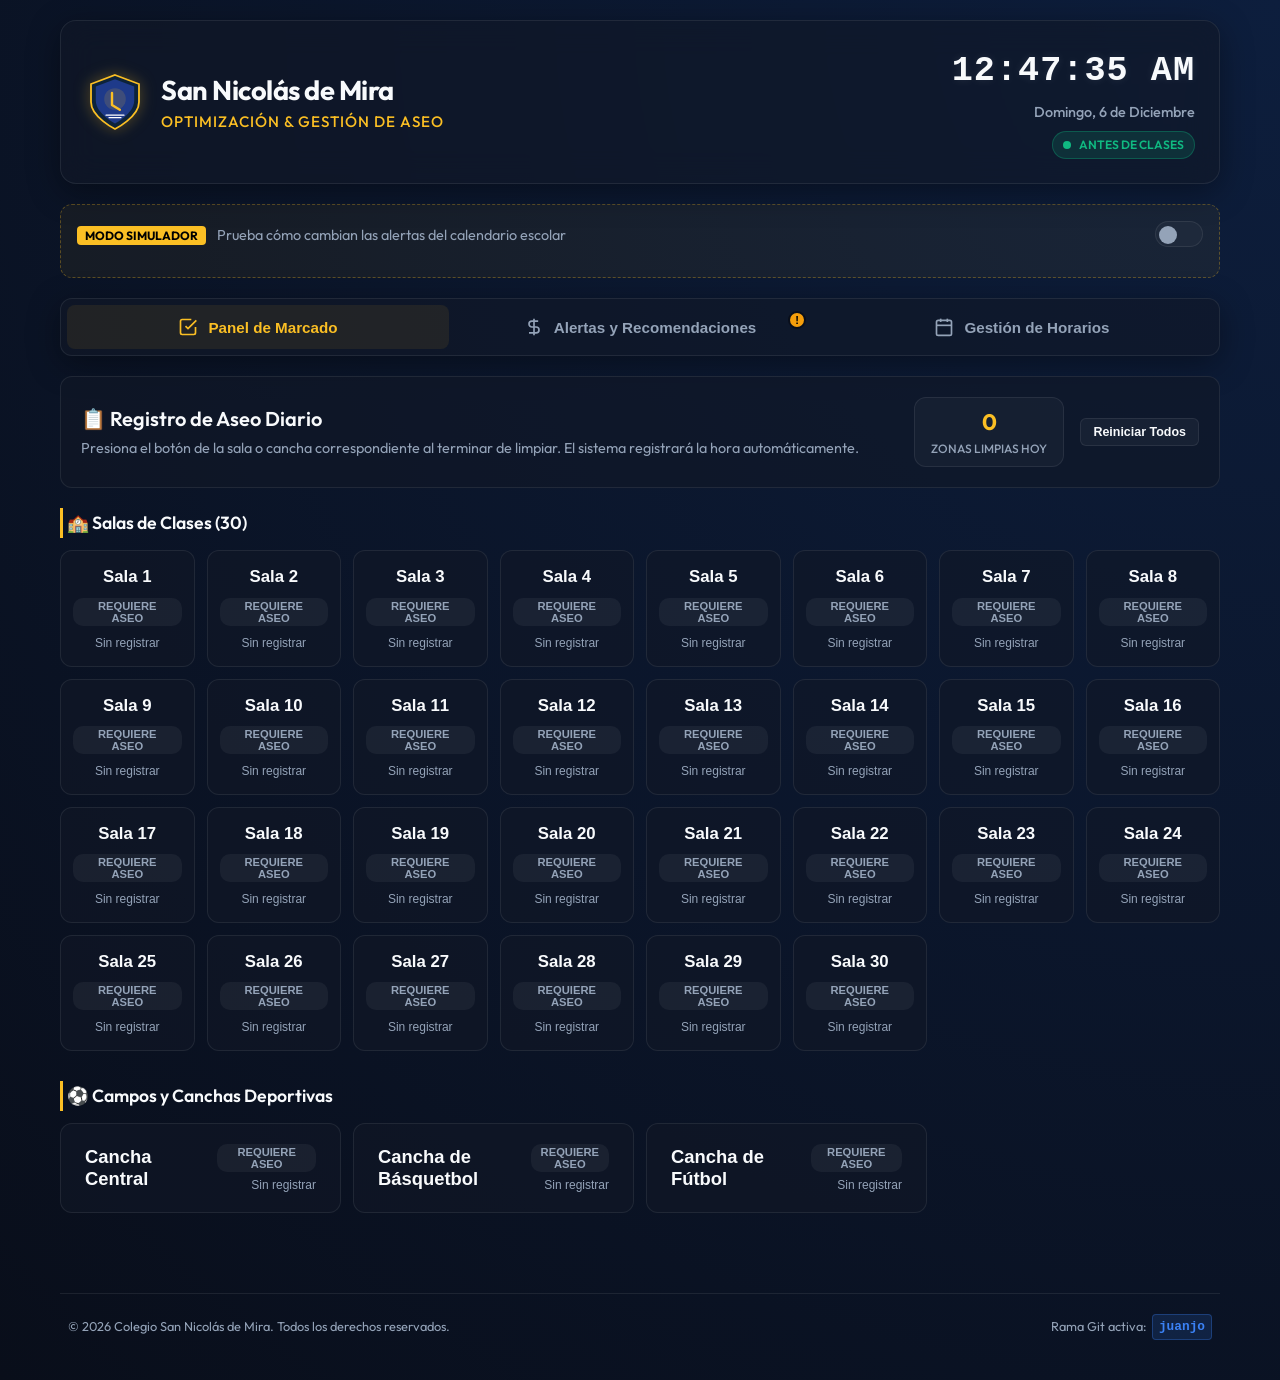
==== commit 983dd6cf: "feat: adenda de configuración de horarios y lógica de optimización (Horario 1, Horario 2 y bloqueo d" ====
--- a/index.html
+++ b/index.html
@@ -75,7 +75,7 @@
                 <div class="sim-control-group">
                     <label for="sim-time-slider">Simular Hora Escolar:</label>
                     <div class="slider-val-wrapper">
-                        <input type="range" id="sim-time-slider" min="450" max="1020" step="5" value="676" class="time-range-slider">
+                        <input type="range" id="sim-time-slider" min="450" max="1080" step="5" value="676" class="time-range-slider">
                         <span class="slider-time-badge" id="sim-time-badge">11:16 AM</span>
                     </div>
                 </div>
@@ -220,6 +220,22 @@
 
             <!-- SECCIÓN 3: ADMINISTRACIÓN DEL CALENDARIO -->
             <section class="tab-content" id="tab-admin">
+                <!-- SELECTOR DE HORARIO DIARIO -->
+                <div class="glass-card schedule-selector-card" style="margin-bottom: 20px;">
+                    <div class="schedule-selector-flex">
+                        <div class="selector-info">
+                            <h3>📅 Selector de Calendario Diario</h3>
+                            <p>Elige qué esquema de horario rige hoy en el colegio para recalcular las alertas de aseo en tiempo real.</p>
+                        </div>
+                        <div class="selector-controls">
+                            <div class="segmented-control">
+                                <button class="segment-btn active" id="btn-sched-1" data-sched="1">Horario 1 (Regular)</button>
+                                <button class="segment-btn" id="btn-sched-2" data-sched="2">Horario 2 (Especial)</button>
+                            </div>
+                        </div>
+                    </div>
+                </div>
+
                 <div class="admin-grid">
                     
                     <!-- EDITAR CALENDARIO VISUAL -->
--- a/style.css
+++ b/style.css
@@ -1547,3 +1547,74 @@
         font-size: 1.8rem;
     }
 }
+
+/* ==========================================================================
+   ESTILOS DE SELECTOR DE HORARIO SEGMENTADO (ADENDA)
+   ========================================================================== */
+.schedule-selector-flex {
+    display: flex;
+    justify-content: space-between;
+    align-items: center;
+    gap: 20px;
+}
+
+.selector-info h3 {
+    font-size: 1.2rem;
+    font-weight: 600;
+    color: var(--color-text-white);
+    margin-bottom: 4px;
+}
+
+.selector-info p {
+    font-size: 0.85rem;
+    color: var(--color-text-muted);
+}
+
+.segmented-control {
+    display: flex;
+    background: #111827;
+    border: 1.5px solid var(--color-border-glass);
+    border-radius: var(--radius-sm);
+    padding: 3px;
+    box-shadow: inset 0 2px 4px rgba(0, 0, 0, 0.5);
+}
+
+.segment-btn {
+    background: transparent;
+    border: none;
+    color: var(--color-text-muted);
+    padding: 8px 16px;
+    font-size: 0.88rem;
+    font-weight: 600;
+    border-radius: 6px;
+    cursor: pointer;
+    transition: var(--transition-smooth);
+    user-select: none;
+    -webkit-user-select: none;
+}
+
+.segment-btn:hover {
+    color: var(--color-text-white);
+}
+
+.segment-btn.active {
+    background: var(--color-gold);
+    color: #000;
+    box-shadow: var(--shadow-glow-gold);
+}
+
+@media (max-width: 768px) {
+    .schedule-selector-flex {
+        flex-direction: column;
+        align-items: flex-start;
+        gap: 14px;
+    }
+    .segmented-control {
+        width: 100%;
+    }
+    .segment-btn {
+        flex-grow: 1;
+        text-align: center;
+    }
+}
+
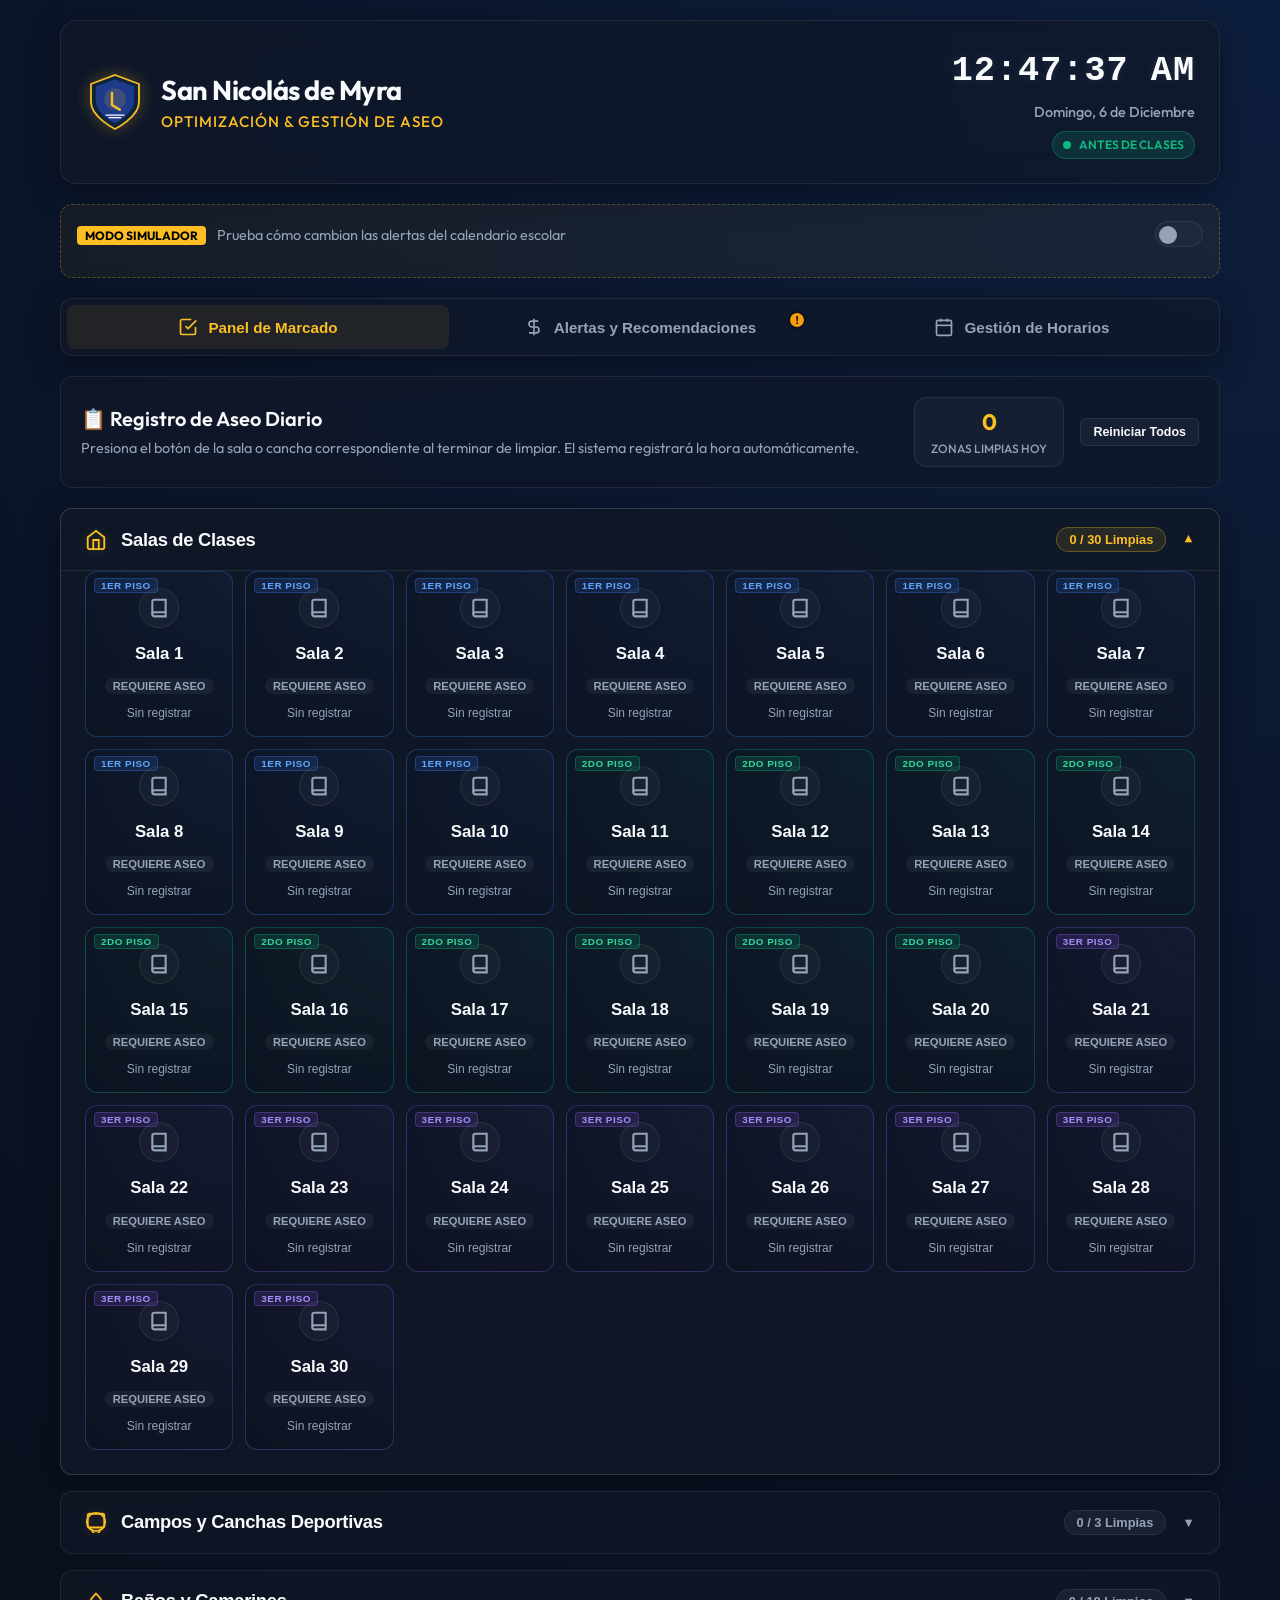
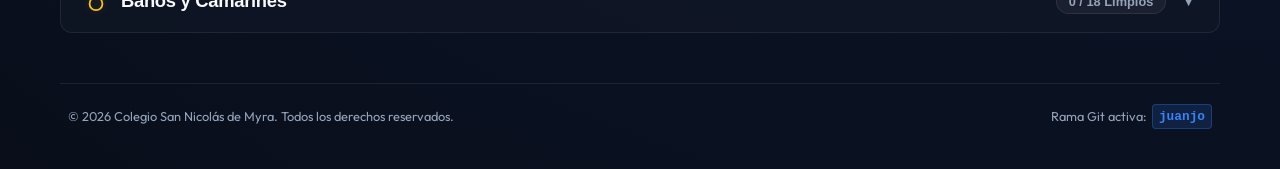
==== commit 26667ded: "feat: agrupamiento por acordeones, 18 baños y camarines (51 zonas total), iconos SVG inline y colore" ====
--- a/index.html
+++ b/index.html
@@ -3,7 +3,7 @@
 <head>
     <meta charset="UTF-8">
     <meta name="viewport" content="width=device-width, initial-scale=1.0">
-    <title>Gestión y Optimización de Aseo - Colegio San Nicolás de Mira</title>
+    <title>Gestión y Optimización de Aseo - Colegio San Nicolás de Myra</title>
     <!-- Google Fonts: Outfit -->
     <link rel="preconnect" href="https://fonts.googleapis.com">
     <link rel="preconnect" href="https://fonts.gstatic.com" crossorigin>
@@ -26,7 +26,7 @@
                     </svg>
                 </div>
                 <div class="header-titles">
-                    <h1>San Nicolás de Mira</h1>
+                    <h1>San Nicolás de Myra</h1>
                     <p class="subtitle">Optimización & Gestión de Aseo</p>
                 </div>
             </div>
@@ -140,19 +140,69 @@
                     </div>
                 </div>
 
-                <!-- GRIDS DE MARCADO -->
-                <div class="grid-section">
-                    <h4 class="grid-section-title">🏫 Salas de Clases (30)</h4>
-                    <div class="marking-grid" id="salas-grid">
-                        <!-- Generado dinámicamente en app.js -->
-                    </div>
-                </div>
-
-                <div class="grid-section">
-                    <h4 class="grid-section-title">⚽ Campos y Canchas Deportivas</h4>
-                    <div class="marking-grid special-grid" id="canchas-grid">
-                        <!-- Generado dinámicamente en app.js -->
-                    </div>
+                <!-- ACORDEÓN DE MARCADO DE ZONAS -->
+                <div class="accordion-container">
+                    
+                    <!-- ACCORDION 1: SALAS DE CLASES -->
+                    <div class="accordion-item active" id="acc-salas">
+                        <button class="accordion-header" id="acc-header-salas">
+                            <span class="acc-header-left">
+                                <svg class="acc-icon" viewBox="0 0 24 24" width="22" height="22" fill="none" stroke="currentColor" stroke-width="2">
+                                    <path d="M3 9l9-7 9 7v11a2 2 0 0 1-2 2H5a2 2 0 0 1-2-2z"/>
+                                    <polyline points="9 22 9 12 15 12 15 22"/>
+                                </svg>
+                                <span class="acc-title">Salas de Clases</span>
+                            </span>
+                            <span class="acc-header-right">
+                                <span class="acc-count-pill" id="acc-count-salas">0 / 30 Limpias</span>
+                                <span class="acc-chevron">▼</span>
+                            </span>
+                        </button>
+                        <div class="accordion-content">
+                            <div class="marking-grid" id="salas-grid"></div>
+                        </div>
+                    </div>
+
+                    <!-- ACCORDION 2: CANCHAS DEPORTIVAS -->
+                    <div class="accordion-item" id="acc-canchas">
+                        <button class="accordion-header" id="acc-header-canchas">
+                            <span class="acc-header-left">
+                                <svg class="acc-icon" viewBox="0 0 24 24" width="22" height="22" fill="none" stroke="currentColor" stroke-width="2">
+                                    <circle cx="12" cy="12" r="10"/>
+                                    <path d="M8 21a4 4 0 0 0 8 0"/>
+                                    <rect x="3" y="3" width="18" height="15" rx="2"/>
+                                </svg>
+                                <span class="acc-title">Campos y Canchas Deportivas</span>
+                            </span>
+                            <span class="acc-header-right">
+                                <span class="acc-count-pill" id="acc-count-canchas">0 / 3 Limpias</span>
+                                <span class="acc-chevron">▼</span>
+                            </span>
+                        </button>
+                        <div class="accordion-content">
+                            <div class="marking-grid special-grid" id="canchas-grid"></div>
+                        </div>
+                    </div>
+
+                    <!-- ACCORDION 3: BAÑOS Y CAMARINES -->
+                    <div class="accordion-item" id="acc-banos">
+                        <button class="accordion-header" id="acc-header-banos">
+                            <span class="acc-header-left">
+                                <svg class="acc-icon" viewBox="0 0 24 24" width="22" height="22" fill="none" stroke="currentColor" stroke-width="2">
+                                    <path d="M12 22a7 7 0 0 0 7-7c0-4.3-7-11-7-11S5 10.7 5 15a7 7 0 0 0 7 7z"/>
+                                </svg>
+                                <span class="acc-title">Baños y Camarines</span>
+                            </span>
+                            <span class="acc-header-right">
+                                <span class="acc-count-pill" id="acc-count-banos">0 / 18 Limpios</span>
+                                <span class="acc-chevron">▼</span>
+                            </span>
+                        </button>
+                        <div class="accordion-content">
+                            <div class="marking-grid" id="banos-grid"></div>
+                        </div>
+                    </div>
+
                 </div>
             </section>
 
@@ -319,7 +369,7 @@
         
         <!-- FOOTER -->
         <footer class="app-footer">
-            <p>© 2026 Colegio San Nicolás de Mira. Todos los derechos reservados.</p>
+            <p>© 2026 Colegio San Nicolás de Myra. Todos los derechos reservados.</p>
             <p class="footer-branch">Rama Git activa: <code class="git-badge">juanjo</code></p>
         </footer>
     </div>
--- a/style.css
+++ b/style.css
@@ -1618,3 +1618,211 @@
     }
 }
 
+/* ==========================================================================
+   ESTILOS DE ACORDEÓN DE ZONAS (MÓDULO DE MARCADO)
+   ========================================================================== */
+.accordion-container {
+    display: flex;
+    flex-direction: column;
+    gap: 16px;
+}
+
+.accordion-item {
+    background: var(--color-card-glass);
+    border: 1.5px solid var(--color-border-glass);
+    border-radius: var(--radius-md);
+    overflow: hidden;
+    transition: var(--transition-smooth);
+}
+
+.accordion-item.active {
+    border-color: rgba(255, 255, 255, 0.15);
+    background: rgba(17, 24, 39, 0.8);
+    box-shadow: var(--shadow-premium);
+}
+
+.accordion-header {
+    width: 100%;
+    background: transparent;
+    border: none;
+    padding: 18px 24px;
+    display: flex;
+    justify-content: space-between;
+    align-items: center;
+    cursor: pointer;
+    color: var(--color-text-white);
+    transition: var(--transition-smooth);
+    user-select: none;
+}
+
+.accordion-header:hover {
+    background: rgba(255, 255, 255, 0.02);
+}
+
+.acc-header-left {
+    display: flex;
+    align-items: center;
+    gap: 14px;
+}
+
+.acc-icon {
+    color: var(--color-gold);
+    filter: drop-shadow(0 0 4px rgba(251, 191, 36, 0.2));
+}
+
+.acc-title {
+    font-size: 1.15rem;
+    font-weight: 600;
+    letter-spacing: -0.3px;
+}
+
+.acc-header-right {
+    display: flex;
+    align-items: center;
+    gap: 16px;
+}
+
+.acc-count-pill {
+    background: rgba(255, 255, 255, 0.05);
+    border: 1px solid var(--color-border-glass);
+    color: var(--color-text-muted);
+    padding: 4px 12px;
+    border-radius: 20px;
+    font-size: 0.8rem;
+    font-weight: 600;
+}
+
+.accordion-item.active .acc-count-pill {
+    background: rgba(251, 191, 36, 0.1);
+    border-color: rgba(251, 191, 36, 0.3);
+    color: var(--color-gold);
+}
+
+.acc-chevron {
+    font-size: 0.8rem;
+    color: var(--color-text-muted);
+    transition: transform 0.3s ease;
+}
+
+.accordion-item.active .acc-chevron {
+    transform: rotate(180deg);
+    color: var(--color-gold);
+}
+
+.accordion-content {
+    max-height: 0;
+    overflow: hidden;
+    transition: max-height 0.4s cubic-bezier(0.4, 0, 0.2, 1), padding 0.3s ease;
+    padding: 0 24px;
+}
+
+.accordion-item.active .accordion-content {
+    max-height: 1500px; /* Suficiente para albergar el grid de salas */
+    padding: 0 24px 24px 24px;
+    border-top: 1px solid var(--color-border-glass);
+}
+
+/* ETIQUETAS DE PISO Y CÓDIGOS DE COLORES */
+.floor-badge {
+    position: absolute;
+    top: 6px;
+    left: 8px;
+    font-size: 0.62rem;
+    font-weight: 700;
+    padding: 1px 6px;
+    border-radius: 4px;
+    text-transform: uppercase;
+    letter-spacing: 0.5px;
+}
+
+/* 1er Piso: Azul */
+.zone-btn.floor-1 {
+    border-color: rgba(59, 130, 246, 0.3);
+    background: radial-gradient(circle at top right, rgba(59, 130, 246, 0.05) 0%, rgba(9, 14, 26, 0.4) 100%);
+}
+.zone-btn.floor-1:hover {
+    border-color: rgba(59, 130, 246, 0.6);
+}
+.zone-btn.floor-1 .floor-badge {
+    background: rgba(59, 130, 246, 0.15);
+    color: #60a5fa;
+    border: 1px solid rgba(59, 130, 246, 0.3);
+}
+
+/* 2do Piso: Verde */
+.zone-btn.floor-2 {
+    border-color: rgba(16, 185, 129, 0.3);
+    background: radial-gradient(circle at top right, rgba(16, 185, 129, 0.05) 0%, rgba(9, 14, 26, 0.4) 100%);
+}
+.zone-btn.floor-2:hover {
+    border-color: rgba(16, 185, 129, 0.6);
+}
+.zone-btn.floor-2 .floor-badge {
+    background: rgba(16, 185, 129, 0.15);
+    color: #34d399;
+    border: 1px solid rgba(16, 185, 129, 0.3);
+}
+
+/* 3er Piso: Morado */
+.zone-btn.floor-3 {
+    border-color: rgba(139, 92, 246, 0.3);
+    background: radial-gradient(circle at top right, rgba(139, 92, 246, 0.05) 0%, rgba(9, 14, 26, 0.4) 100%);
+}
+.zone-btn.floor-3:hover {
+    border-color: rgba(139, 92, 246, 0.6);
+}
+.zone-btn.floor-3 .floor-badge {
+    background: rgba(139, 92, 246, 0.15);
+    color: #a78bfa;
+    border: 1px solid rgba(139, 92, 246, 0.3);
+}
+
+/* Zonas Comunes: Naranja/Slate */
+.zone-btn.floor-comun {
+    border-color: rgba(245, 158, 11, 0.3);
+    background: radial-gradient(circle at top right, rgba(245, 158, 11, 0.05) 0%, rgba(9, 14, 26, 0.4) 100%);
+}
+.zone-btn.floor-comun:hover {
+    border-color: rgba(245, 158, 11, 0.6);
+}
+.zone-btn.floor-comun .floor-badge {
+    background: rgba(245, 158, 11, 0.15);
+    color: #fbd38d;
+    border: 1px solid rgba(245, 158, 11, 0.3);
+}
+
+/* CONTENEDOR DE ICONOS REDONDOS */
+.zone-icon-wrapper {
+    width: 40px;
+    height: 40px;
+    border-radius: 50%;
+    background: rgba(255, 255, 255, 0.03);
+    display: flex;
+    align-items: center;
+    justify-content: center;
+    color: var(--color-text-muted);
+    border: 1.5px solid var(--color-border-glass);
+    transition: var(--transition-smooth);
+    margin-bottom: 2px;
+}
+
+.zone-btn:hover .zone-icon-wrapper {
+    background: rgba(255, 255, 255, 0.06);
+    color: var(--color-gold);
+    border-color: rgba(251, 191, 36, 0.3);
+    transform: translateY(-2px);
+}
+
+.zone-btn.clean .zone-icon-wrapper {
+    color: var(--color-success);
+    background: rgba(16, 185, 129, 0.1);
+    border-color: rgba(16, 185, 129, 0.3);
+}
+
+.zone-btn.warn-collision .zone-icon-wrapper {
+    color: var(--color-warning);
+    background: rgba(245, 158, 11, 0.1);
+    border-color: rgba(245, 158, 11, 0.3);
+}
+
+
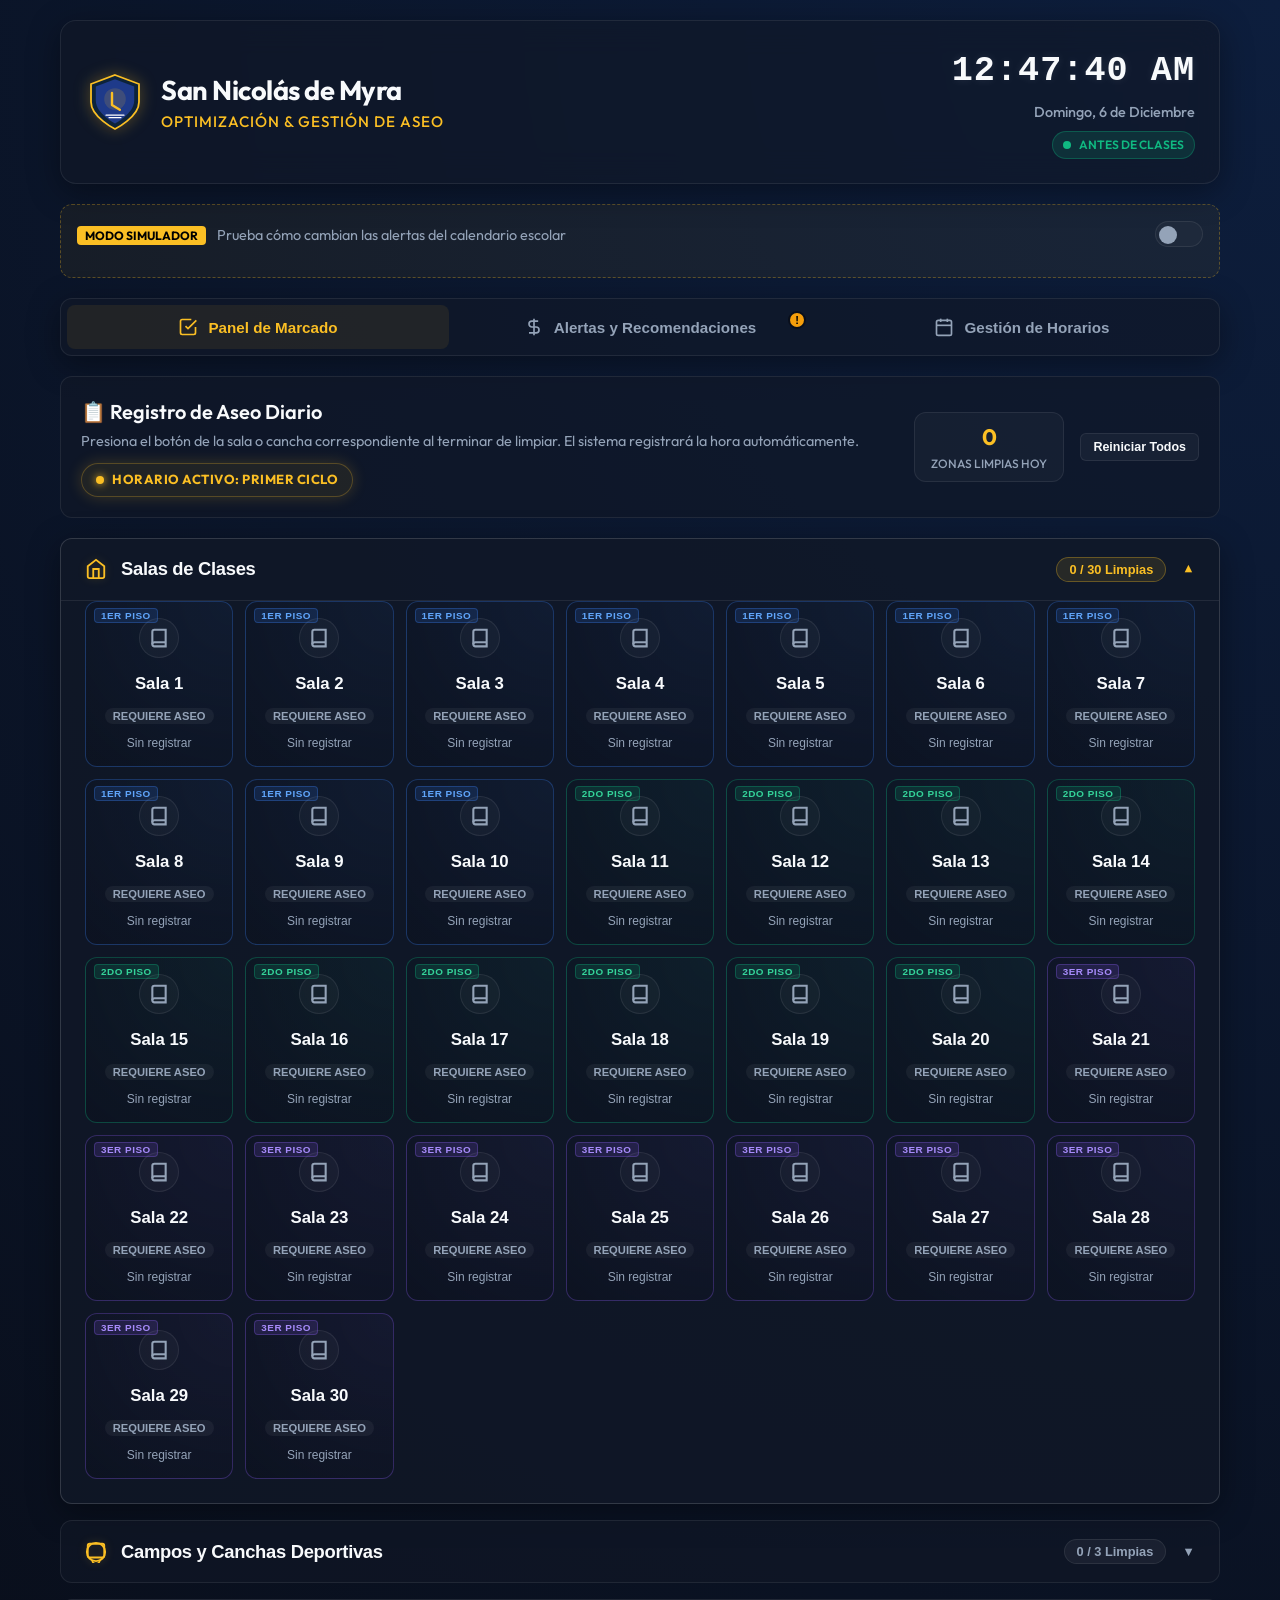
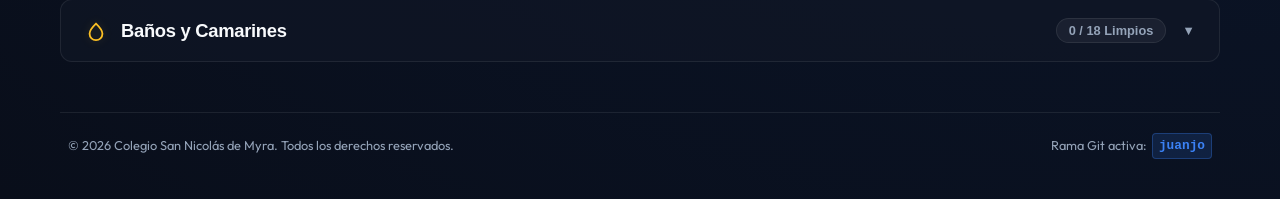
==== commit 0cdbc306: "feat: cambio de nombres de horarios a Primer Ciclo y Segundo Ciclo e indicador de ciclo activo" ====
--- a/index.html
+++ b/index.html
@@ -128,6 +128,10 @@
                     <div class="intro-text">
                         <h3>📋 Registro de Aseo Diario</h3>
                         <p>Presiona el botón de la sala o cancha correspondiente al terminar de limpiar. El sistema registrará la hora automáticamente.</p>
+                        <div class="active-cycle-badge" id="marking-active-cycle">
+                            <span class="cycle-pulse"></span>
+                            <span id="marking-active-cycle-text">Horario Activo: Primer Ciclo</span>
+                        </div>
                     </div>
                     <div class="quick-stats">
                         <div class="stat-pill">
@@ -279,8 +283,8 @@
                         </div>
                         <div class="selector-controls">
                             <div class="segmented-control">
-                                <button class="segment-btn active" id="btn-sched-1" data-sched="1">Horario 1 (Regular)</button>
-                                <button class="segment-btn" id="btn-sched-2" data-sched="2">Horario 2 (Especial)</button>
+                                <button class="segment-btn active" id="btn-sched-1" data-sched="1">Cambiar a Horario Primer Ciclo</button>
+                                <button class="segment-btn" id="btn-sched-2" data-sched="2">Cambiar a Horario Segundo Ciclo</button>
                             </div>
                         </div>
                     </div>
--- a/style.css
+++ b/style.css
@@ -1825,4 +1825,40 @@
     border-color: rgba(245, 158, 11, 0.3);
 }
 
-
+/* ==========================================================================
+   ESTILOS DE INDICADOR DE CICLO ACTIVO (ADENDA HORARIOS)
+   ========================================================================== */
+.active-cycle-badge {
+    display: inline-flex;
+    align-items: center;
+    gap: 8px;
+    background: rgba(251, 191, 36, 0.08);
+    border: 1px solid rgba(251, 191, 36, 0.25);
+    color: var(--color-gold);
+    padding: 6px 14px;
+    border-radius: 20px;
+    font-size: 0.82rem;
+    font-weight: 700;
+    text-transform: uppercase;
+    letter-spacing: 0.5px;
+    margin-top: 10px;
+    box-shadow: var(--shadow-glow-gold);
+    animation: pulseGlow 2s infinite ease-in-out;
+}
+
+.cycle-pulse {
+    width: 8px;
+    height: 8px;
+    border-radius: 50%;
+    background-color: var(--color-gold);
+    box-shadow: 0 0 8px var(--color-gold);
+}
+
+@keyframes pulseGlow {
+    0% { box-shadow: 0 0 5px rgba(251, 191, 36, 0.15); }
+    50% { box-shadow: 0 0 15px rgba(251, 191, 36, 0.35); }
+    100% { box-shadow: 0 0 5px rgba(251, 191, 36, 0.15); }
+}
+
+
+
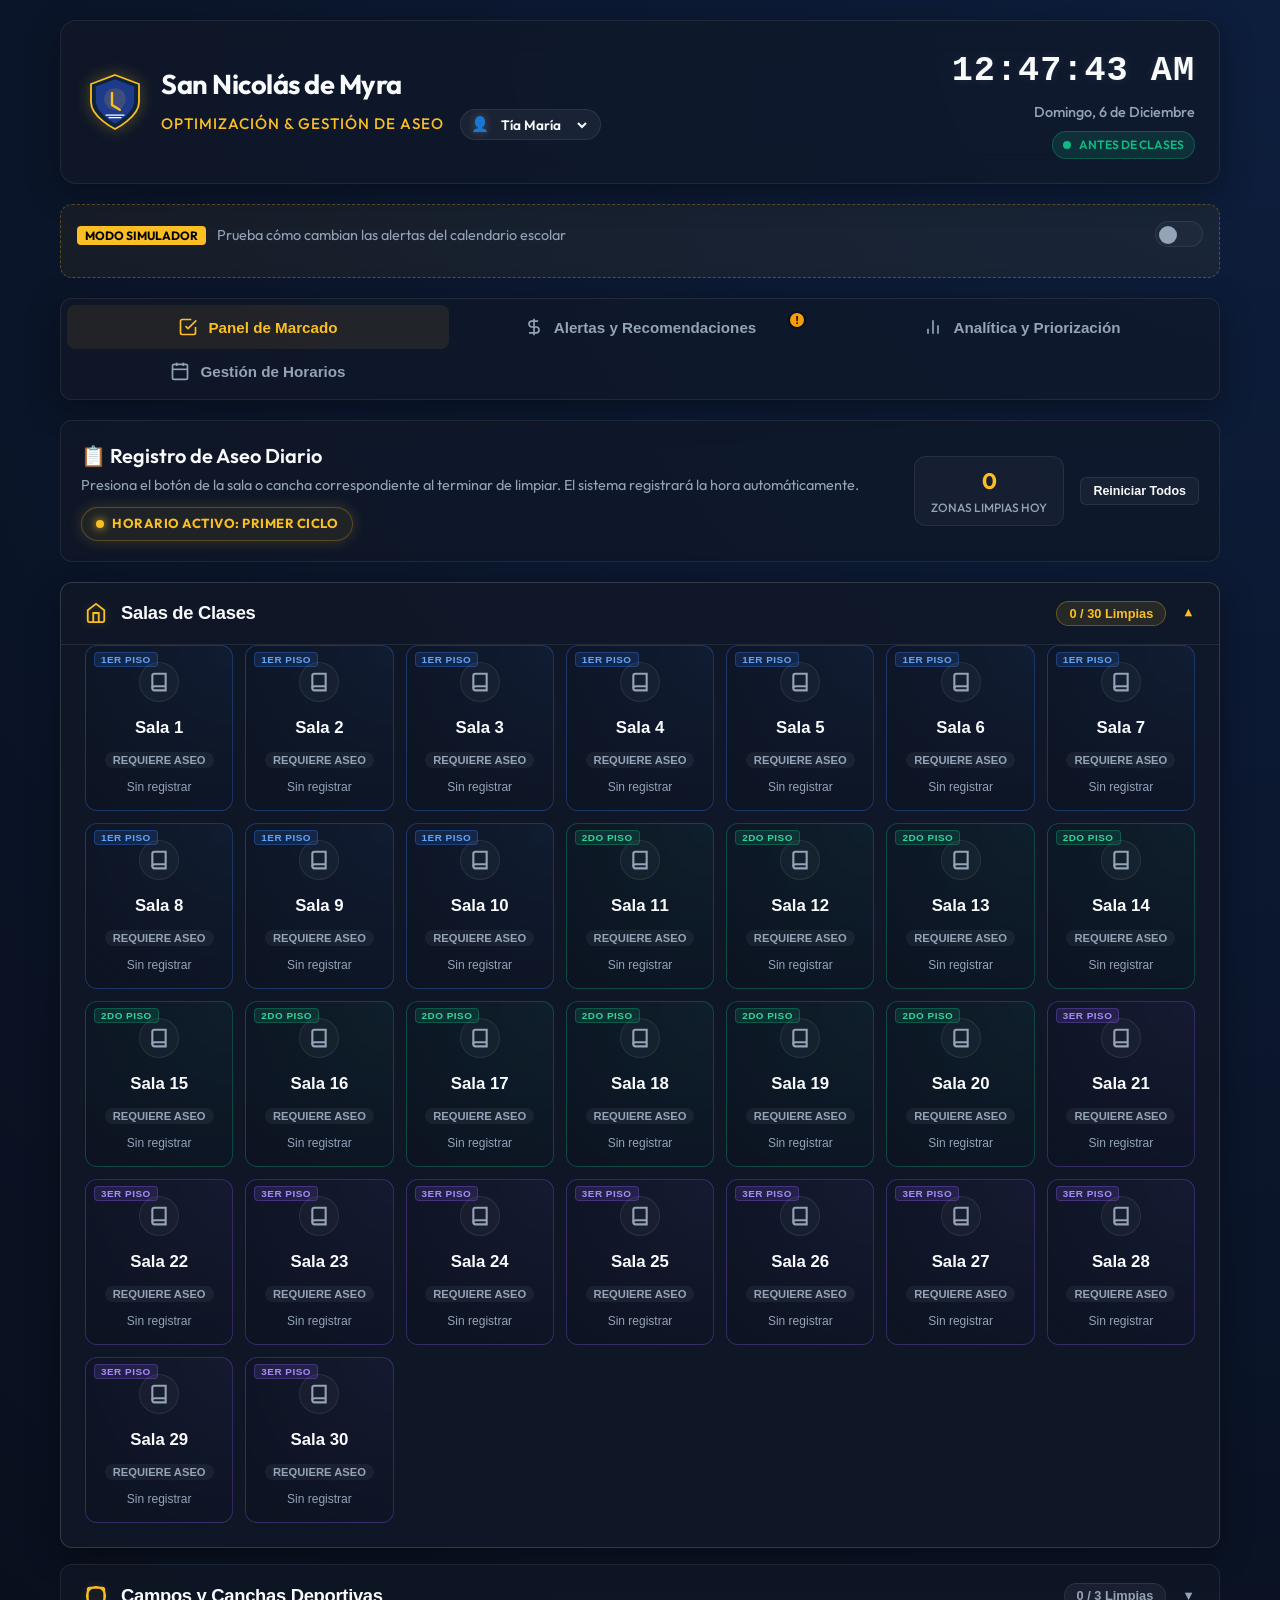
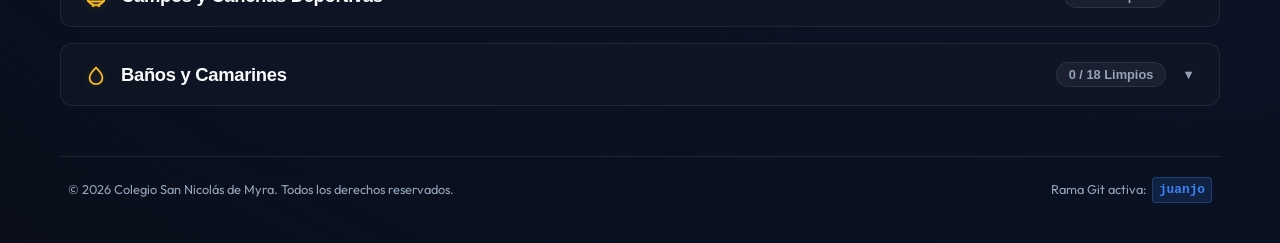
==== commit b1a595e4: "Implementar Módulo 3: Analítica, Rankings y Priorización Inteligente en Colegio San Nicolás de Myra" ====
--- a/index.html
+++ b/index.html
@@ -27,7 +27,18 @@
                 </div>
                 <div class="header-titles">
                     <h1>San Nicolás de Myra</h1>
-                    <p class="subtitle">Optimización & Gestión de Aseo</p>
+                    <div class="header-sub-flex">
+                        <p class="subtitle">Optimización & Gestión de Aseo</p>
+                        <div class="operator-selector-wrapper">
+                            <span class="operator-icon">👤</span>
+                            <select id="operator-select" class="operator-select">
+                                <option value="Tía María">Tía María</option>
+                                <option value="Tía Carmen">Tía Carmen</option>
+                                <option value="Tía Rosa">Tía Rosa</option>
+                                <option value="Tía Patricia">Tía Patricia</option>
+                            </select>
+                        </div>
+                    </div>
                 </div>
             </div>
             
@@ -107,6 +118,14 @@
                 </svg>
                 <span>Alertas y Recomendaciones</span>
                 <span class="tab-alert-badge hidden" id="optimizer-tab-badge">!</span>
+            </button>
+            <button class="nav-tab" id="tab-btn-analytics" data-tab="tab-analytics">
+                <svg viewBox="0 0 24 24" width="20" height="20" fill="none" stroke="currentColor" stroke-width="2" class="tab-icon">
+                    <line x1="18" y1="20" x2="18" y2="10"/>
+                    <line x1="12" y1="20" x2="12" y2="4"/>
+                    <line x1="6" y1="20" x2="6" y2="14"/>
+                </svg>
+                <span>Analítica y Priorización</span>
             </button>
             <button class="nav-tab" id="tab-btn-admin" data-tab="tab-admin">
                 <svg viewBox="0 0 24 24" width="20" height="20" fill="none" stroke="currentColor" stroke-width="2" class="tab-icon">
@@ -272,7 +291,104 @@
                 </div>
             </section>
 
-            <!-- SECCIÓN 3: ADMINISTRACIÓN DEL CALENDARIO -->
+            <!-- SECCIÓN 3: ANALÍTICA, RANKINGS Y PRIORIZACIÓN INTELIGENTE -->
+            <section class="tab-content" id="tab-analytics">
+                <div class="analytics-layout-grid">
+                    
+                    <!-- COLUMNA IZQUIERDA: PRIORIZACIÓN E HISTORIAL -->
+                    <div class="analytics-col">
+                        <!-- TARJETA 1: LISTA DINÁMICA DE PRIORIDAD DE ASEO ACTUAL -->
+                        <div class="glass-card priority-list-card">
+                            <div class="card-header-actions">
+                                <h3>🚨 Prioridad de Aseo Actual</h3>
+                                <span class="badge info">Orden Inteligente</span>
+                            </div>
+                            <p class="card-desc">Lista dinámica reordenada por inactividad, tráfico y recreos inminentes. Usa colores semafóricos.</p>
+                            <div class="priority-list-container" id="priority-list-container">
+                                <!-- Generado dinámicamente en app.js -->
+                            </div>
+                        </div>
+
+                        <!-- TARJETA 2: VISTA DE CALENDARIO E HISTORIAL -->
+                        <div class="glass-card calendar-history-card">
+                            <h3>📅 Calendario y Bitácora de Actividades</h3>
+                            <p class="card-desc">Haz clic en cualquier día para desplegar el historial de limpiezas detallado.</p>
+                            
+                            <div class="calendar-history-flex">
+                                <!-- Calendario visual -->
+                                <div class="calendar-widget-wrapper">
+                                    <div class="calendar-header-nav">
+                                        <button class="btn-calendar-nav" id="btn-calendar-prev">◀</button>
+                                        <h4 id="calendar-month-year-label">Mayo 2026</h4>
+                                        <button class="btn-calendar-nav" id="btn-calendar-next">▶</button>
+                                    </div>
+                                    <div class="calendar-days-grid-header">
+                                        <span>D</span><span>L</span><span>M</span><span>M</span><span>J</span><span>V</span><span>S</span>
+                                    </div>
+                                    <div class="calendar-days-grid" id="calendar-days-grid">
+                                        <!-- Generado dinámicamente -->
+                                    </div>
+                                </div>
+                                
+                                <!-- Bitácora del día seleccionado -->
+                                <div class="history-log-panel">
+                                    <div class="log-panel-header">
+                                        <h4 id="selected-day-label">Bitácora del 28 de Mayo</h4>
+                                        <span class="log-count-badge" id="selected-day-count">0 registros</span>
+                                    </div>
+                                    <div class="log-list-container" id="selected-day-logs">
+                                        <!-- Generado dinámicamente -->
+                                    </div>
+                                </div>
+                            </div>
+                        </div>
+                    </div>
+
+                    <!-- COLUMNA DERECHA: DASHBOARD, RANKINGS Y REPORTES -->
+                    <div class="analytics-col">
+                        <!-- TARJETA 3: DASHBOARD DE ESTADÍSTICAS Y RANKINGS -->
+                        <div class="glass-card stats-dashboard-card">
+                            <h3>🏆 Podio de Excelencia (Zonas más Limpias)</h3>
+                            <p class="card-desc">Zonas con mejor cumplimiento y mayor frecuencia de aseo en la última semana.</p>
+                            
+                            <!-- Podio visual -->
+                            <div class="podium-wrapper" id="excellence-podium">
+                                <!-- Generado dinámicamente en app.js -->
+                            </div>
+                        </div>
+
+                        <!-- TARJETA 4: GRÁFICO DE ZONAS CRÍTICAS -->
+                        <div class="glass-card critical-zones-card">
+                            <h3>⚠️ Zonas Críticas (Mayor tiempo sin aseo)</h3>
+                            <p class="card-desc">Identificación de salas y baños que requieren mayor atención mensual.</p>
+                            
+                            <div class="critical-chart-container" id="critical-chart-container">
+                                <!-- Gráfico de barras horizontales puro HTML/CSS/SVG generado en app.js -->
+                            </div>
+                        </div>
+
+                        <!-- TARJETA 5: INFORME MENSUAL E ACCIONES -->
+                        <div class="glass-card report-card">
+                            <h3>📊 Informe de Desempeño Escolar</h3>
+                            <p class="card-desc">Genera un informe ejecutivo completo con KPIs de aseo mensual y porcentaje de cumplimiento.</p>
+                            
+                            <button class="primary-btn full-width" id="btn-generate-monthly-report" style="margin-top: 10px;">
+                                <svg viewBox="0 0 24 24" width="18" height="18" fill="none" stroke="currentColor" stroke-width="2.5" style="margin-right: 8px;">
+                                    <path d="M14 2H6a2 2 0 0 0-2 2v16a2 2 0 0 0 2 2h12a2 2 0 0 0 2-2V8z"/>
+                                    <polyline points="14 2 14 8 20 8"/>
+                                    <line x1="16" y1="13" x2="8" y2="13"/>
+                                    <line x1="16" y1="17" x2="8" y2="17"/>
+                                    <polyline points="10 9 9 9 8 9"/>
+                                </svg>
+                                Generar Informe de Desempeño
+                            </button>
+                        </div>
+                    </div>
+
+                </div>
+            </section>
+
+            <!-- SECCIÓN 4: ADMINISTRACIÓN DEL CALENDARIO -->
             <section class="tab-content" id="tab-admin">
                 <!-- SELECTOR DE HORARIO DIARIO -->
                 <div class="glass-card schedule-selector-card" style="margin-bottom: 20px;">
@@ -418,6 +534,24 @@
         </div>
     </div>
 
+    <!-- MODAL INFORME DE DESEMPEÑO MENSUAL -->
+    <div class="modal-overlay hidden" id="report-modal">
+        <div class="glass-card modal-card report-modal-card">
+            <div class="report-modal-header no-print">
+                <h3>📊 Informe Mensual de Desempeño de Aseo</h3>
+                <div class="modal-header-buttons">
+                    <button class="success-btn btn-sm" id="btn-print-report">🖨️ Imprimir / Guardar PDF</button>
+                    <button class="secondary-btn btn-sm" id="btn-close-report-modal">Cerrar</button>
+                </div>
+            </div>
+            
+            <!-- CONTENIDO IMPRIMIBLE DEL REPORTE -->
+            <div class="printable-report-content" id="printable-report-content">
+                <!-- Generado dinámicamente en app.js -->
+            </div>
+        </div>
+    </div>
+
     <!-- TOAST NOTIFICATIONS CONTAINER -->
     <div class="toast-container" id="toast-container"></div>
 
--- a/style.css
+++ b/style.css
@@ -1860,5 +1860,760 @@
     100% { box-shadow: 0 0 5px rgba(251, 191, 36, 0.15); }
 }
 
-
-
+/* ==========================================================================
+   ESTILOS DEL MÓDULO 3 - ANALÍTICA, RANKINGS Y PRIORIZACIÓN
+   ========================================================================== */
+
+/* 1. Selector de Operaria en Cabecera */
+.header-sub-flex {
+    display: flex;
+    align-items: center;
+    gap: 16px;
+    flex-wrap: wrap;
+    margin-top: 4px;
+}
+
+.operator-selector-wrapper {
+    display: flex;
+    align-items: center;
+    gap: 8px;
+    background: rgba(255, 255, 255, 0.05);
+    border: 1px solid var(--color-border-glass);
+    padding: 4px 10px;
+    border-radius: 20px;
+    transition: var(--transition-smooth);
+}
+
+.operator-selector-wrapper:hover {
+    background: rgba(255, 255, 255, 0.08);
+    border-color: rgba(251, 191, 36, 0.3);
+}
+
+.operator-icon {
+    font-size: 0.9rem;
+    filter: drop-shadow(0 0 4px rgba(255, 255, 255, 0.2));
+}
+
+.operator-select {
+    background: transparent;
+    border: none;
+    color: var(--color-text-white);
+    font-family: var(--font-primary);
+    font-size: 0.85rem;
+    font-weight: 600;
+    cursor: pointer;
+    outline: none;
+}
+
+.operator-select option {
+    background: var(--color-navy-deep);
+    color: var(--color-text-white);
+}
+
+/* 2. Grilla de Diseño del Tab de Analítica */
+.analytics-layout-grid {
+    display: grid;
+    grid-template-columns: 1fr 1fr;
+    gap: 20px;
+}
+
+.analytics-col {
+    display: flex;
+    flex-direction: column;
+    gap: 20px;
+}
+
+/* Ajustes responsivos para tablets/móviles */
+@media (max-width: 900px) {
+    .analytics-layout-grid {
+        grid-template-columns: 1fr;
+    }
+}
+
+/* 3. Lista Dinámica de Prioridad */
+.priority-list-container {
+    display: flex;
+    flex-direction: column;
+    gap: 10px;
+    max-height: 400px;
+    overflow-y: auto;
+    padding-right: 6px;
+}
+
+/* Scrollbar personalizada */
+.priority-list-container::-webkit-scrollbar,
+.log-list-container::-webkit-scrollbar {
+    width: 6px;
+}
+.priority-list-container::-webkit-scrollbar-track,
+.log-list-container::-webkit-scrollbar-track {
+    background: rgba(255, 255, 255, 0.02);
+    border-radius: 4px;
+}
+.priority-list-container::-webkit-scrollbar-thumb,
+.log-list-container::-webkit-scrollbar-thumb {
+    background: rgba(255, 255, 255, 0.1);
+    border-radius: 4px;
+}
+.priority-list-container::-webkit-scrollbar-thumb:hover,
+.log-list-container::-webkit-scrollbar-thumb:hover {
+    background: var(--color-gold);
+}
+
+.priority-item-card {
+    display: flex;
+    align-items: center;
+    justify-content: space-between;
+    padding: 12px 16px;
+    background: rgba(255, 255, 255, 0.02);
+    border: 1.5px solid var(--color-border-glass);
+    border-radius: var(--radius-md);
+    transition: var(--transition-smooth);
+}
+
+.priority-item-card:hover {
+    background: rgba(255, 255, 255, 0.04);
+    transform: translateX(4px);
+}
+
+/* Bordes semafóricos de prioridad */
+.priority-item-card.critical {
+    border-color: var(--color-danger-border);
+    box-shadow: inset 0 0 10px rgba(239, 108, 108, 0.05);
+}
+.priority-item-card.medium {
+    border-color: var(--color-warning-border);
+    box-shadow: inset 0 0 10px rgba(245, 158, 11, 0.05);
+}
+.priority-item-card.low {
+    border-color: var(--color-success-border);
+    box-shadow: inset 0 0 10px rgba(16, 185, 129, 0.05);
+}
+
+.priority-item-left {
+    display: flex;
+    align-items: center;
+    gap: 12px;
+}
+
+.priority-number-badge {
+    width: 26px;
+    height: 26px;
+    display: flex;
+    align-items: center;
+    justify-content: center;
+    border-radius: 50%;
+    font-size: 0.8rem;
+    font-weight: 700;
+    color: var(--color-text-white);
+}
+.priority-item-card.critical .priority-number-badge { background: var(--color-danger); }
+.priority-item-card.medium .priority-number-badge { background: var(--color-warning); color: #000; }
+.priority-item-card.low .priority-number-badge { background: var(--color-success); }
+
+.priority-zone-info {
+    display: flex;
+    flex-direction: column;
+    gap: 2px;
+}
+
+.priority-zone-name {
+    font-weight: 600;
+    font-size: 0.95rem;
+    color: var(--color-text-white);
+}
+
+.priority-zone-meta {
+    font-size: 0.78rem;
+    color: var(--color-text-muted);
+}
+
+.priority-item-right {
+    display: flex;
+    align-items: center;
+    gap: 12px;
+}
+
+.priority-score-pill {
+    padding: 4px 8px;
+    border-radius: 12px;
+    font-size: 0.75rem;
+    font-weight: 700;
+}
+.priority-item-card.critical .priority-score-pill { background: var(--color-danger-bg); color: var(--color-danger); }
+.priority-item-card.medium .priority-score-pill { background: var(--color-warning-bg); color: var(--color-warning); }
+.priority-item-card.low .priority-score-pill { background: var(--color-success-bg); color: var(--color-success); }
+
+/* 4. Calendario e Historial */
+.calendar-history-flex {
+    display: grid;
+    grid-template-columns: 1.2fr 1fr;
+    gap: 16px;
+    margin-top: 10px;
+}
+
+@media (max-width: 650px) {
+    .calendar-history-flex {
+        grid-template-columns: 1fr;
+    }
+}
+
+.calendar-widget-wrapper {
+    background: rgba(255, 255, 255, 0.01);
+    border: 1px solid var(--color-border-glass);
+    border-radius: var(--radius-md);
+    padding: 12px;
+}
+
+.calendar-header-nav {
+    display: flex;
+    justify-content: space-between;
+    align-items: center;
+    margin-bottom: 12px;
+}
+
+.btn-calendar-nav {
+    background: rgba(255, 255, 255, 0.05);
+    border: 1px solid var(--color-border-glass);
+    color: var(--color-text-white);
+    width: 28px;
+    height: 28px;
+    display: flex;
+    align-items: center;
+    justify-content: center;
+    border-radius: 50%;
+    cursor: pointer;
+    transition: var(--transition-smooth);
+}
+
+.btn-calendar-nav:hover {
+    background: rgba(255, 255, 255, 0.1);
+    border-color: var(--color-gold);
+    color: var(--color-gold);
+}
+
+.calendar-header-nav h4 {
+    font-size: 0.95rem;
+    font-weight: 600;
+}
+
+.calendar-days-grid-header {
+    display: grid;
+    grid-template-columns: repeat(7, 1fr);
+    text-align: center;
+    font-size: 0.75rem;
+    font-weight: 700;
+    color: var(--color-text-muted);
+    margin-bottom: 8px;
+}
+
+.calendar-days-grid {
+    display: grid;
+    grid-template-columns: repeat(7, 1fr);
+    gap: 6px;
+}
+
+.calendar-day-btn {
+    aspect-ratio: 1;
+    background: transparent;
+    border: 1px solid transparent;
+    color: var(--color-text-white);
+    font-family: var(--font-primary);
+    font-size: 0.85rem;
+    font-weight: 500;
+    border-radius: var(--radius-sm);
+    cursor: pointer;
+    display: flex;
+    flex-direction: column;
+    align-items: center;
+    justify-content: center;
+    position: relative;
+    transition: var(--transition-smooth);
+}
+
+.calendar-day-btn:hover {
+    background: rgba(255, 255, 255, 0.05);
+    border-color: rgba(255, 255, 255, 0.15);
+}
+
+.calendar-day-btn.prev-month,
+.calendar-day-btn.next-month {
+    color: rgba(255, 255, 255, 0.15);
+    cursor: default;
+}
+.calendar-day-btn.prev-month:hover,
+.calendar-day-btn.next-month:hover {
+    background: transparent;
+    border-color: transparent;
+}
+
+.calendar-day-btn.active {
+    background: var(--color-gold-hover);
+    color: #000;
+    font-weight: 700;
+    box-shadow: var(--shadow-glow-gold);
+}
+
+.calendar-day-btn.has-logs::after {
+    content: '';
+    position: absolute;
+    bottom: 4px;
+    width: 4px;
+    height: 4px;
+    background: var(--color-success);
+    border-radius: 50%;
+    box-shadow: 0 0 6px var(--color-success);
+}
+.calendar-day-btn.active.has-logs::after {
+    background: #000;
+    box-shadow: none;
+}
+
+/* Panel de Bitácora Histórica */
+.history-log-panel {
+    display: flex;
+    flex-direction: column;
+    gap: 12px;
+}
+
+.log-panel-header {
+    display: flex;
+    justify-content: space-between;
+    align-items: center;
+    border-bottom: 1px solid var(--color-border-glass);
+    padding-bottom: 8px;
+}
+
+.log-panel-header h4 {
+    font-size: 0.9rem;
+    font-weight: 600;
+}
+
+.log-count-badge {
+    background: rgba(255, 255, 255, 0.05);
+    border: 1px solid var(--color-border-glass);
+    padding: 2px 8px;
+    border-radius: 12px;
+    font-size: 0.72rem;
+    font-weight: 600;
+    color: var(--color-text-muted);
+}
+
+.log-list-container {
+    display: flex;
+    flex-direction: column;
+    gap: 8px;
+    max-height: 220px;
+    overflow-y: auto;
+    padding-right: 4px;
+}
+
+.log-empty-msg {
+    text-align: center;
+    color: var(--color-text-muted);
+    font-size: 0.8rem;
+    padding: 30px 0;
+    font-style: italic;
+}
+
+.log-card {
+    display: flex;
+    align-items: flex-start;
+    gap: 10px;
+    padding: 8px 12px;
+    background: rgba(255, 255, 255, 0.01);
+    border: 1px solid var(--color-border-glass);
+    border-radius: var(--radius-sm);
+    font-size: 0.8rem;
+}
+
+.log-card-icon {
+    font-size: 1.1rem;
+    line-height: 1;
+}
+
+.log-card-body {
+    display: flex;
+    flex-direction: column;
+    gap: 2px;
+    flex-grow: 1;
+}
+
+.log-card-title {
+    font-weight: 600;
+    color: var(--color-text-white);
+}
+
+.log-card-meta {
+    font-size: 0.72rem;
+    color: var(--color-text-muted);
+}
+
+.log-compliance-badge {
+    font-size: 0.7rem;
+    font-weight: 700;
+    padding: 1px 6px;
+    border-radius: 10px;
+    align-self: flex-start;
+    margin-top: 2px;
+}
+.log-compliance-badge.success { background: var(--color-success-bg); color: var(--color-success); }
+.log-compliance-badge.warning { background: var(--color-warning-bg); color: var(--color-warning); }
+.log-compliance-badge.danger { background: var(--color-danger-bg); color: var(--color-danger); }
+
+/* 5. Podio de Excelencia */
+.podium-wrapper {
+    display: flex;
+    align-items: flex-end;
+    justify-content: center;
+    gap: 12px;
+    padding: 20px 0 10px 0;
+    height: 180px;
+}
+
+.podium-stand {
+    display: flex;
+    flex-direction: column;
+    align-items: center;
+    width: 75px;
+}
+
+.podium-bar {
+    width: 100%;
+    background: linear-gradient(180deg, rgba(255, 255, 255, 0.05) 0%, rgba(255, 255, 255, 0.01) 100%);
+    border: 1.5px solid var(--color-border-glass);
+    border-bottom: none;
+    border-radius: var(--radius-sm) var(--radius-sm) 0 0;
+    display: flex;
+    flex-direction: column;
+    align-items: center;
+    justify-content: flex-end;
+    padding-bottom: 12px;
+    position: relative;
+    box-shadow: 0 4px 15px rgba(0, 0, 0, 0.2);
+    transition: var(--transition-smooth);
+}
+
+/* Alturas del podio */
+.podium-stand.first .podium-bar { height: 110px; border-color: rgba(251, 191, 36, 0.4); background: linear-gradient(180deg, rgba(251, 191, 36, 0.1) 0%, rgba(251, 191, 36, 0.01) 100%); }
+.podium-stand.second .podium-bar { height: 80px; border-color: rgba(226, 232, 240, 0.3); background: linear-gradient(180deg, rgba(226, 232, 240, 0.08) 0%, rgba(226, 232, 240, 0.01) 100%); }
+.podium-stand.third .podium-bar { height: 60px; border-color: rgba(205, 127, 50, 0.3); background: linear-gradient(180deg, rgba(205, 127, 50, 0.08) 0%, rgba(205, 127, 50, 0.01) 100%); }
+
+.podium-avatar {
+    width: 38px;
+    height: 38px;
+    background: rgba(255, 255, 255, 0.05);
+    border: 1.5px solid var(--color-border-glass);
+    border-radius: 50%;
+    display: flex;
+    align-items: center;
+    justify-content: center;
+    margin-bottom: 8px;
+    font-size: 1.1rem;
+    transition: var(--transition-smooth);
+    box-shadow: var(--shadow-premium);
+}
+.podium-stand.first .podium-avatar { border-color: var(--color-gold); box-shadow: var(--shadow-glow-gold); background: rgba(251, 191, 36, 0.1); }
+.podium-stand.second .podium-avatar { border-color: #cbd5e1; background: rgba(226, 232, 240, 0.1); }
+.podium-stand.third .podium-avatar { border-color: #b45309; background: rgba(180, 83, 9, 0.1); }
+
+.podium-name {
+    font-size: 0.72rem;
+    font-weight: 700;
+    text-align: center;
+    color: var(--color-text-white);
+    max-width: 75px;
+    overflow: hidden;
+    text-overflow: ellipsis;
+    white-space: nowrap;
+    margin-bottom: 2px;
+}
+
+.podium-medal {
+    width: 22px;
+    height: 22px;
+    border-radius: 50%;
+    display: flex;
+    align-items: center;
+    justify-content: center;
+    font-size: 0.75rem;
+    font-weight: 800;
+    margin-bottom: 4px;
+}
+.podium-stand.first .podium-medal { background: var(--color-gold); color: #000; box-shadow: 0 0 6px var(--color-gold); }
+.podium-stand.second .podium-medal { background: #cbd5e1; color: #000; }
+.podium-stand.third .podium-medal { background: #b45309; color: #fff; }
+
+.podium-count {
+    font-size: 0.72rem;
+    font-weight: 600;
+    color: var(--color-text-muted);
+}
+
+/* 6. Gráfico de Zonas Críticas */
+.critical-chart-container {
+    display: flex;
+    flex-direction: column;
+    gap: 12px;
+    margin-top: 10px;
+}
+
+.chart-row {
+    display: flex;
+    flex-direction: column;
+    gap: 4px;
+}
+
+.chart-row-header {
+    display: flex;
+    justify-content: space-between;
+    align-items: center;
+    font-size: 0.78rem;
+    font-weight: 600;
+}
+
+.chart-row-title {
+    color: var(--color-text-white);
+}
+
+.chart-row-value {
+    color: var(--color-text-muted);
+    font-size: 0.72rem;
+    font-weight: 700;
+}
+
+.chart-bar-bg {
+    height: 10px;
+    background: rgba(255, 255, 255, 0.03);
+    border: 1px solid var(--color-border-glass);
+    border-radius: 5px;
+    overflow: hidden;
+}
+
+.chart-bar-fill {
+    height: 100%;
+    border-radius: 4px;
+    transition: width 1s cubic-bezier(0.4, 0, 0.2, 1);
+    background: linear-gradient(90deg, var(--color-warning) 0%, var(--color-danger) 100%);
+    box-shadow: 0 0 6px rgba(239, 68, 68, 0.2);
+}
+
+.chart-bar-fill.warning {
+    background: linear-gradient(90deg, var(--color-info) 0%, var(--color-warning) 100%);
+    box-shadow: 0 0 6px rgba(245, 158, 11, 0.2);
+}
+
+/* 7. Modal de Reporte e Impresión */
+.report-modal-card {
+    max-width: 800px;
+    width: 90%;
+    max-height: 90vh;
+    overflow-y: auto;
+    display: flex;
+    flex-direction: column;
+    gap: 16px;
+    padding: 0;
+}
+
+.report-modal-header {
+    display: flex;
+    justify-content: space-between;
+    align-items: center;
+    padding: 20px 24px;
+    border-bottom: 1px solid var(--color-border-glass);
+    background: rgba(255, 255, 255, 0.02);
+}
+
+.printable-report-content {
+    padding: 24px;
+    overflow-y: auto;
+}
+
+/* Estructura Interna del Reporte */
+.report-document {
+    color: #1e293b;
+    background: #ffffff;
+    border-radius: var(--radius-md);
+    padding: 30px;
+    font-family: 'Outfit', sans-serif;
+    line-height: 1.4;
+    box-shadow: 0 4px 20px rgba(0,0,0,0.15);
+}
+
+.report-doc-header {
+    display: flex;
+    justify-content: space-between;
+    align-items: flex-start;
+    border-bottom: 2px solid #0f172a;
+    padding-bottom: 16px;
+    margin-bottom: 24px;
+}
+
+.report-doc-title-area h2 {
+    font-size: 1.5rem;
+    font-weight: 700;
+    color: #0f172a;
+}
+
+.report-doc-title-area p {
+    font-size: 0.85rem;
+    color: #475569;
+    margin-top: 2px;
+}
+
+.report-doc-meta {
+    text-align: right;
+    font-size: 0.82rem;
+    color: #475569;
+}
+
+.report-doc-meta strong {
+    color: #0f172a;
+}
+
+.report-doc-kpis {
+    display: grid;
+    grid-template-columns: repeat(4, 1fr);
+    gap: 14px;
+    margin-bottom: 24px;
+}
+
+.report-doc-kpi-card {
+    background: #f8fafc;
+    border: 1px solid #e2e8f0;
+    border-radius: var(--radius-sm);
+    padding: 12px;
+    text-align: center;
+}
+
+.report-doc-kpi-lbl {
+    font-size: 0.72rem;
+    font-weight: 600;
+    color: #64748b;
+    text-transform: uppercase;
+    letter-spacing: 0.5px;
+    margin-bottom: 4px;
+}
+
+.report-doc-kpi-val {
+    font-size: 1.4rem;
+    font-weight: 700;
+    color: #0f172a;
+}
+
+.report-doc-kpi-val.success { color: #10b981; }
+.report-doc-kpi-val.warning { color: #f59e0b; }
+
+.report-doc-section-title {
+    font-size: 1rem;
+    font-weight: 700;
+    color: #0f172a;
+    border-bottom: 1px solid #e2e8f0;
+    padding-bottom: 6px;
+    margin-bottom: 12px;
+    text-transform: uppercase;
+    letter-spacing: 0.5px;
+}
+
+.report-doc-table {
+    width: 100%;
+    border-collapse: collapse;
+    font-size: 0.8rem;
+    margin-bottom: 24px;
+}
+
+.report-doc-table th {
+    background: #f1f5f9;
+    color: #334155;
+    font-weight: 700;
+    text-align: left;
+    padding: 8px 10px;
+    border-bottom: 2px solid #cbd5e1;
+}
+
+.report-doc-table td {
+    padding: 6px 10px;
+    border-bottom: 1px solid #e2e8f0;
+    color: #334155;
+}
+
+.report-doc-table tr:nth-child(even) {
+    background: #f8fafc;
+}
+
+.report-doc-badge {
+    display: inline-block;
+    padding: 2px 6px;
+    font-size: 0.7rem;
+    font-weight: 700;
+    border-radius: 4px;
+}
+.report-doc-badge.success { background: #d1fae5; color: #065f46; }
+.report-doc-badge.warning { background: #fef3c7; color: #92400e; }
+.report-doc-badge.danger { background: #fee2e2; color: #991b1b; }
+
+.report-doc-footer {
+    border-top: 1px solid #cbd5e1;
+    padding-top: 12px;
+    display: flex;
+    justify-content: space-between;
+    align-items: center;
+    font-size: 0.72rem;
+    color: #64748b;
+    margin-top: 20px;
+}
+
+/* ESTILOS DE IMPRESIÓN EXCLUSIVOS */
+@media print {
+    body * {
+        visibility: hidden;
+    }
+    
+    #report-modal,
+    #report-modal *,
+    .printable-report-content,
+    .printable-report-content * {
+        visibility: visible;
+    }
+    
+    #report-modal {
+        position: absolute;
+        left: 0;
+        top: 0;
+        width: 100%;
+        height: auto;
+        background: white;
+        overflow: visible;
+        display: block !important;
+        box-shadow: none;
+    }
+    
+    .report-modal-card {
+        max-width: 100% !important;
+        width: 100% !important;
+        max-height: none !important;
+        height: auto !important;
+        overflow: visible !important;
+        background: white !important;
+        border: none !important;
+        box-shadow: none !important;
+    }
+    
+    .printable-report-content {
+        padding: 0 !important;
+        overflow: visible !important;
+    }
+    
+    .report-document {
+        box-shadow: none !important;
+        border: none !important;
+        padding: 0 !important;
+    }
+    
+    .no-print {
+        display: none !important;
+    }
+}
+
+
+
